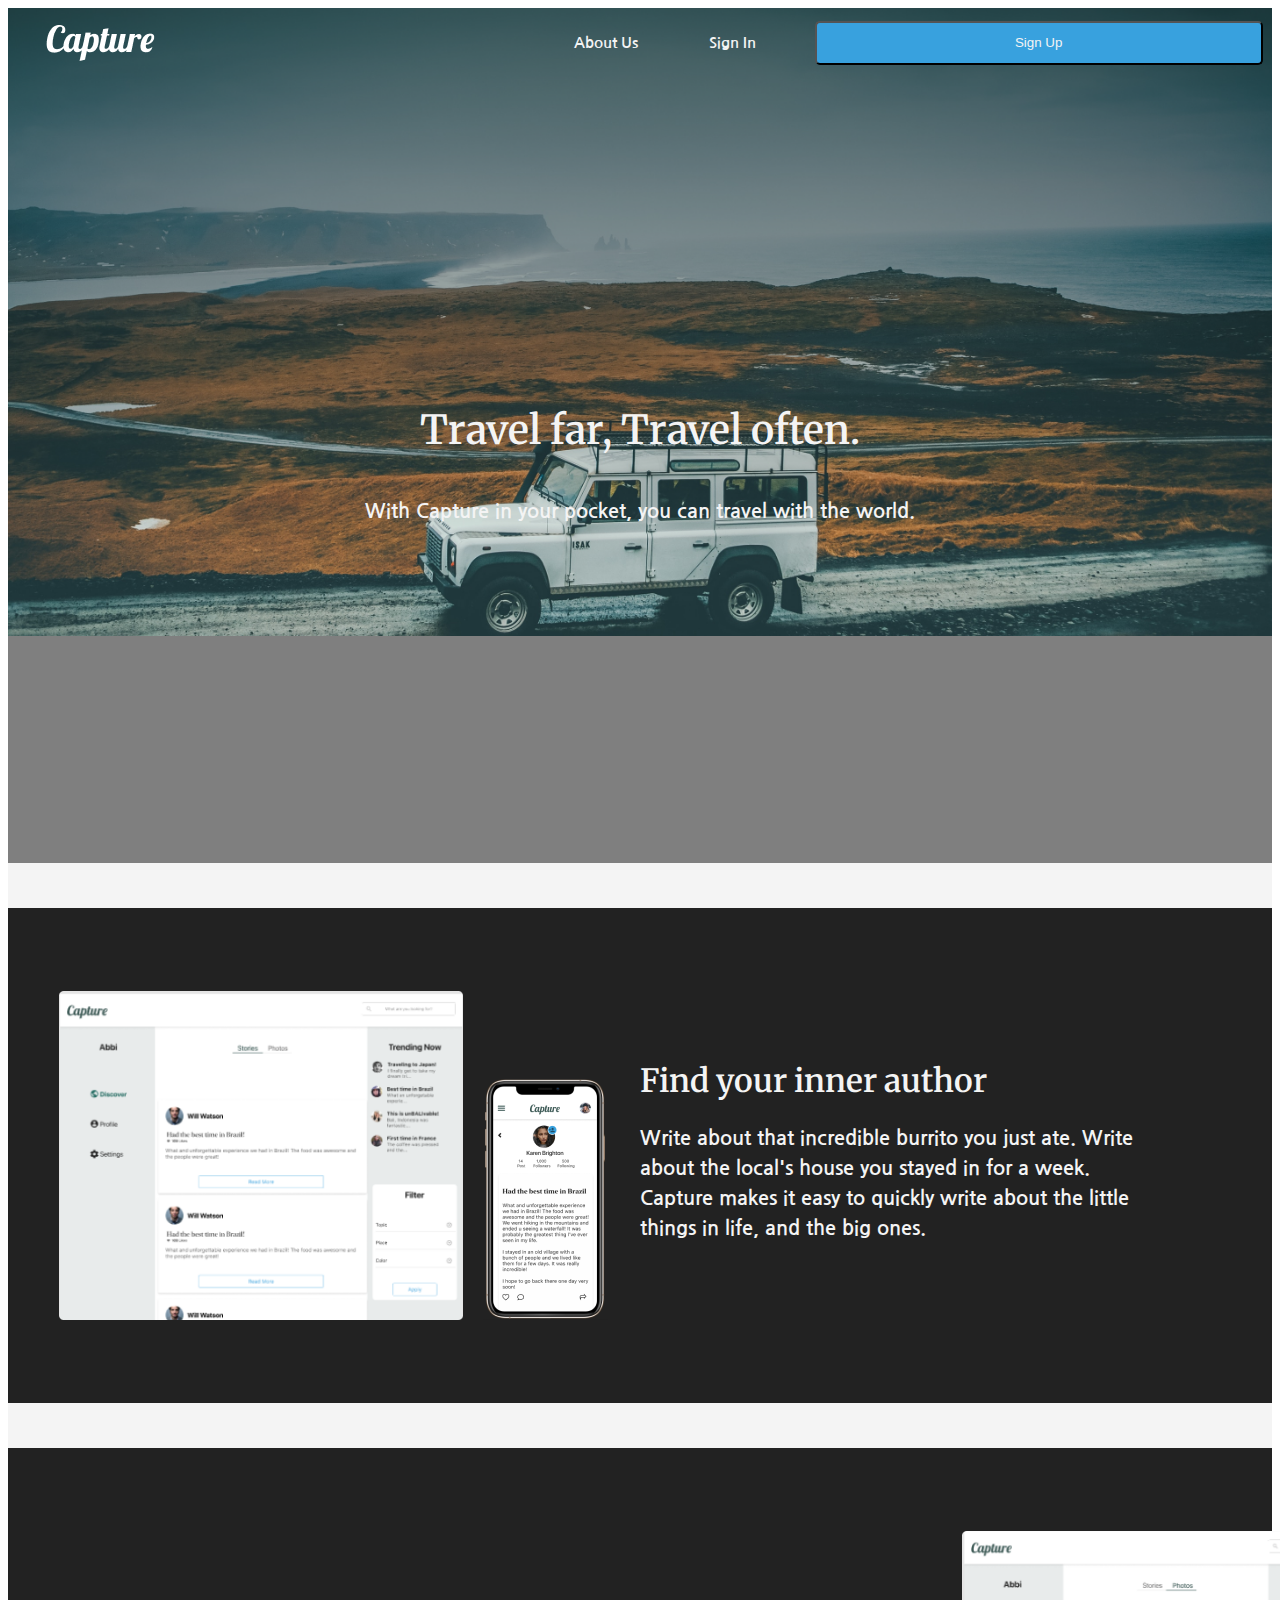
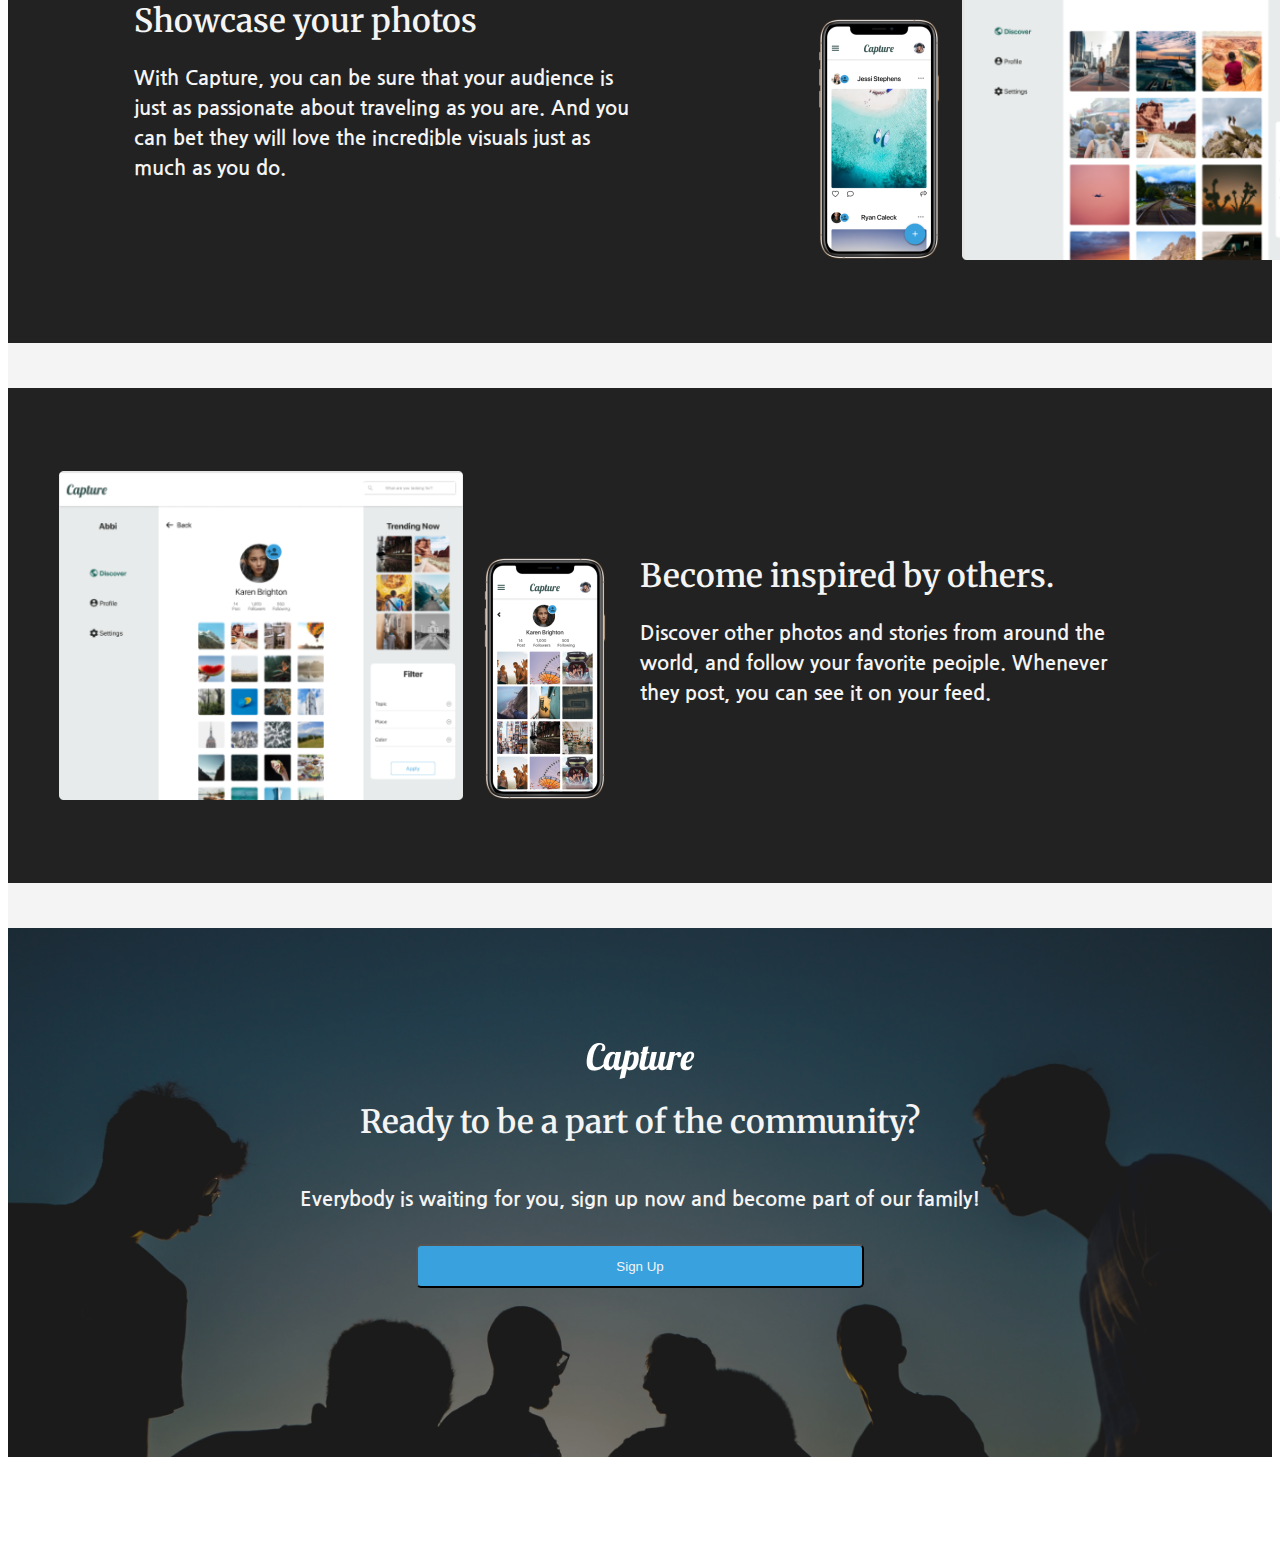
==== index.html @ f644476d "sign up and sign in linked to react app" ====
<!doctype html>

<html lang="en">
<head>
  <meta charset="utf-8">

  <title>FT Expact Journal 1 Marketing Page</title>

<link href="https://fonts.googleapis.com/css?family=Merriweather|Nanum+Gothic|Open+Sans&display=swap" rel="stylesheet">
  <link href="css/index.css" rel="stylesheet">
  <meta name="viewport" content="width=device-width, initial-scale=1.0">
  <!--[if lt IE 9]>
    <script src="https://cdnjs.cloudflare.com/ajax/libs/html5shiv/3.7.3/html5shiv.js"></script>
  <![endif]-->
</head>
<body>
    <div class="bigContainer">
        <header class="homeHeader">
        <div class="navDiv">
            <a href="index.html">
                <img src="images/Capture.png" alt="logo in a scripty text that says Capture">
            </a>
            <div class="navDivTwo">
                <nav>
                    <a href="aboutus.html">About Us</a>
                    <a href="https://determined-tereshkova-6e16b8.netlify.com/login">Sign In</a>
                </nav>
                <a href="https://determined-tereshkova-6e16b8.netlify.com/ "><button class="theButton">Sign Up</button></a>
            </div><!--closes navDiv2-->
        </div><!--Closes navDiv-->
        <div class="headerContent">
            <h1>Travel far, Travel often.</h1>
            <p>With Capture in your pocket, you can travel with the world.</p>
        </div>
        </header><!--Closes Header-->
        <div class="separatingDivs">
            <!--this is an empty div-->
        </div>
        <section class="sectionOne contentRight sections">
            <div class="imagesDiv">
                <img src="images/sectionOneFirstImg.png" alt="screenshot of Capture app's Stories section for Desktop">
                <img class="secondImg" src="images/sectionOneSecondImg.png" alt="screenshot of Capture app's Stories section for mobile">
            </div>
            <div class="contentDiv">
                <h2>Find your inner author</h2>
                <p>Write about that incredible burrito you just ate. Write about the local's house you stayed in for a week. Capture makes it easy to quickly write about the little things in life, and the big ones.</p>
            </div>
        </section><!--Closes sectionOne-->
        <div class="separatingDivs">
            <!--this is an empty div-->
        </div>
        <section class="sectionTwo contentLeft sections">
            <div class="contentDiv">
                <h2>Showcase your photos</h2>
                <p>With Capture, you can be sure that your audience is just as passionate about traveling as you are. And you can bet they will love the incredible visuals just as much as you do.</p>
            </div>
            
            <div class="imagesDiv">
                <img src="images/sectionTwo phone image.png" alt="screenshot of Capture App photos for mobile">
                <img class="secondImg" src="images/sectionTwoSecondImg.png" alt="screenshot of Capture App Photo section for desktop">
            </div>
        </section><!--Closes sectionTwo-->
        <div class="separatingDivs">
            <!--this is an empty div-->
        </div>
        <section class="sectionThree contentRight sections">
            <div class="imagesDiv">
                <img src="images/sectionThreeFirstImg.png" alt="screenshot of Capture App Discover section for Desktop">
                <img class="secondImg" src="images/sectionThreeSecondImg.png" alt="screenshot of Capture App Discover section for mobile">
            </div>
            <div class="contentDiv">
                <h2>Become inspired by others.</h2>
                <p>Discover other photos and stories from around the world, and follow your favorite peoiple. Whenever they post, you can see it on your feed.</p>
            </div>
        </section><!--closes sectionThree-->
        <div class="separatingDivs">
            <!--this is an empty div-->
        </div>

        <footer>
            <div class="footerStylingDiv">
                <img src="images/Capture.png" alt="logo in a scripty text that says Capture">
                <h2>Ready to be a part of the community?</h2>
                <p>Everybody is waiting for you, sign up now and become part of our family!</p>
                <a href="https://determined-tereshkova-6e16b8.netlify.com/ "><button class="theButton">Sign Up</button></a>
            </div><!--closes footerStylingDiv-->
        </footer>
    </div> <!--this closes the body container-->
</body>
---- css/index.css ----
/* http://meyerweb.com/eric/tools/css/reset/ 
   v2.0 | 20110126
   License: none (public domain)
*/
html,
body,
div,
span,
applet,
object,
iframe,
h1,
h2,
h3,
h4,
h5,
h6,
p,
blockquote,
pre,
a,
abbr,
acronym,
address,
big,
cite,
code,
del,
dfn,
em,
img,
ins,
kbd,
q,
s,
samp,
small,
strike,
strong,
sub,
sup,
tt,
var,
b,
u,
i,
center,
dl,
dt,
dd,
ol,
ul,
li,
fieldset,
form,
label,
legend,
table,
caption,
tbody,
tfoot,
thead,
tr,
th,
td,
article,
aside,
canvas,
details,
embed,
figure,
figcaption,
footer,
header,
hgroup,
menu,
nav,
output,
ruby,
section,
summary,
time,
mark,
audio,
video {
  font-size: 100%;
  font: inherit;
  vertical-align: middle;
}
/* HTML5 display-role reset for older browsers */
article,
aside,
details,
figcaption,
figure,
footer,
header,
hgroup,
menu,
section {
  display: block;
}
body {
  line-height: 1;
}
ol,
ul {
  list-style: none;
}
blockquote,
q {
  quotes: none;
}
blockquote:before,
blockquote:after,
q:before,
q:after {
  content: '';
  content: none;
}
table {
  border-collapse: collapse;
  border-spacing: 0;
}
* {
  box-sizing: border-box;
  max-width: 100%;
}
html {
  font-size: 62.5%;
  font-weight: 600;
}
html,
body {
  font-family: 'Nanum Gothic', sans-serif;
}
h1,
h2,
h3,
h4,
h5 {
  font-family: 'Merriweather', serif;
  color: #F4F4F4;
}
h1 {
  font-size: 4rem;
}
h2 {
  font-size: 3.2rem;
}
h4 {
  font-size: 2rem;
}
h5 {
  font-size: 1.5rem;
}
a {
  font-family: 'Nanum Gothic', sans-serif;
  color: #F4F4F4;
  font-size: 1.5rem;
}
p {
  font-family: 'Nanum Gothic', sans-serif;
  color: #F4F4F4;
  line-height: 1.5;
  font-size: 2rem;
  padding-bottom: 10px;
}
img {
  max-width: 100%;
  height: auto;
}
.bigContainer {
  width: 100%;
  margin: 0 auto;
}
.homeHeader {
  background: rgba(0, 0, 0, 0.5);
  background-image: url(../images/headerBGImg.png);
  background-repeat: no-repeat;
  background-size: 100%;
  height: 95vh;
  padding: 1% 0 0;
  margin: 0;
}
.homeHeader .navDiv {
  display: flex;
  flex-direction: row;
  justify-content: space-between;
  align-items: center;
}
.homeHeader .navDiv a {
  padding: 0;
  margin: 0 3%;
}
@media (max-width: 500px) {
  .homeHeader .navDiv a {
    padding: 10%;
    margin: auto 0;
  }
}
@media (max-width: 500px) {
  .homeHeader .navDiv {
    display: flex;
    flex-direction: column;
    justify-content: center;
    align-items: center;
  }
}
.homeHeader .navDiv .navDivTwo {
  display: flex;
  flex-direction: row;
  justify-content: flex-end;
  align-items: center;
  width: 60%;
}
.homeHeader .navDiv .navDivTwo button {
  padding: 0;
  margin: 0 3%;
}
.homeHeader .navDiv .navDivTwo nav {
  width: 30%;
  display: flex;
  flex-direction: row;
  justify-content: space-between;
  align-items: center;
}
.homeHeader .navDiv .navDivTwo nav a {
  padding: 0 10%;
  margin: 0;
  text-decoration: none;
}
@media (max-width: 500px) {
  .homeHeader .navDiv .navDivTwo {
    display: none;
  }
}
.homeHeader .headerContent {
  display: flex;
  flex-direction: column;
  justify-content: center;
  align-items: center;
  height: 90vh;
}
.homeHeader.aboutUs {
  background: linear-gradient(0deg, rgba(0, 0, 0, 0.8), rgba(0, 0, 0, 0.8));
  background-image: url(../images/aboutUsHeaderImg.png);
  background-repeat: no-repeat;
  background-size: 100%;
}
.homeHeader.aboutUs p {
  max-width: 50%;
  text-align: center;
}
@media (max-width: 500px) {
  .homeHeader.aboutUs {
    background: linear-gradient(0deg, rgba(0, 0, 0, 0.8), rgba(0, 0, 0, 0.8));
    background-image: url(../images/longAboutUsImg.png);
    background-repeat: no-repeat;
    background-size: 100%;
  }
}
footer {
  background: linear-gradient(0deg, rgba(34, 34, 34, 0.5), rgba(34, 34, 34, 0.5));
  background-image: url(../images/footerImg.png);
  background-repeat: no-repeat;
  background-size: 100%;
  height: 70vh;
  padding: 1% 0 0;
  margin: 0;
}
footer .footerStylingDiv {
  display: flex;
  flex-direction: column;
  justify-content: center;
  align-items: center;
  padding: 5%;
  margin: 0;
  height: 50vh;
}
.theButton {
  border-radius: 5px;
  background: #38A1DE;
  color: #F4F4F4;
  height: 44px;
  width: 448px;
}
.theButton:hover {
  background: #F4F4F4;
  color: #38A1DE;
}
.separatingDivs {
  height: 5vh;
  background-color: #F4F4F4;
}
.sections {
  height: 55vh;
  background-color: #222222;
  display: flex;
  flex-direction: row;
  justify-content: space-between;
  align-items: center;
}
.sections .imagesDiv {
  display: flex;
  flex-direction: row;
  justify-content: space-between;
  align-items: baseline;
  padding: 0 2%;
  margin: 2%;
  max-width: 55%;
}
.sections .imagesDiv .secondImg {
  padding: 0;
  margin: 0 5%;
}
.sections .contentDiv {
  max-width: 40%;
  padding: 0;
  margin: 0 10%;
}
.infoBoxes {
  background-color: #F4F4F4;
  color: #222222;
  display: flex;
  flex-direction: row;
  justify-content: space-evenly;
  align-items: center;
  flex-wrap: wrap;
}
@media (max-width: 500px) {
  .infoBoxes {
    display: flex;
    flex-direction: column;
    justify-content: center;
    align-items: space-evenly;
  }
}
.infoBoxes .teamBox {
  background: #FDFAFA;
  box-shadow: 0px 4px 6px rgba(0, 0, 0, 0.11), 0px 1px 3px rgba(0, 0, 0, 0.08);
  border-radius: 5px;
  width: 15%;
  padding: 0;
  margin: 3% 5%;
  display: flex;
  flex-direction: column;
  justify-content: center;
  align-items: center;
}
.infoBoxes .teamBox img {
  border-radius: 3px;
}
.infoBoxes .teamBox h4,
.infoBoxes .teamBox h5 {
  color: #222222;
  padding: 0;
  margin: 3% 0;
  text-align: center;
}
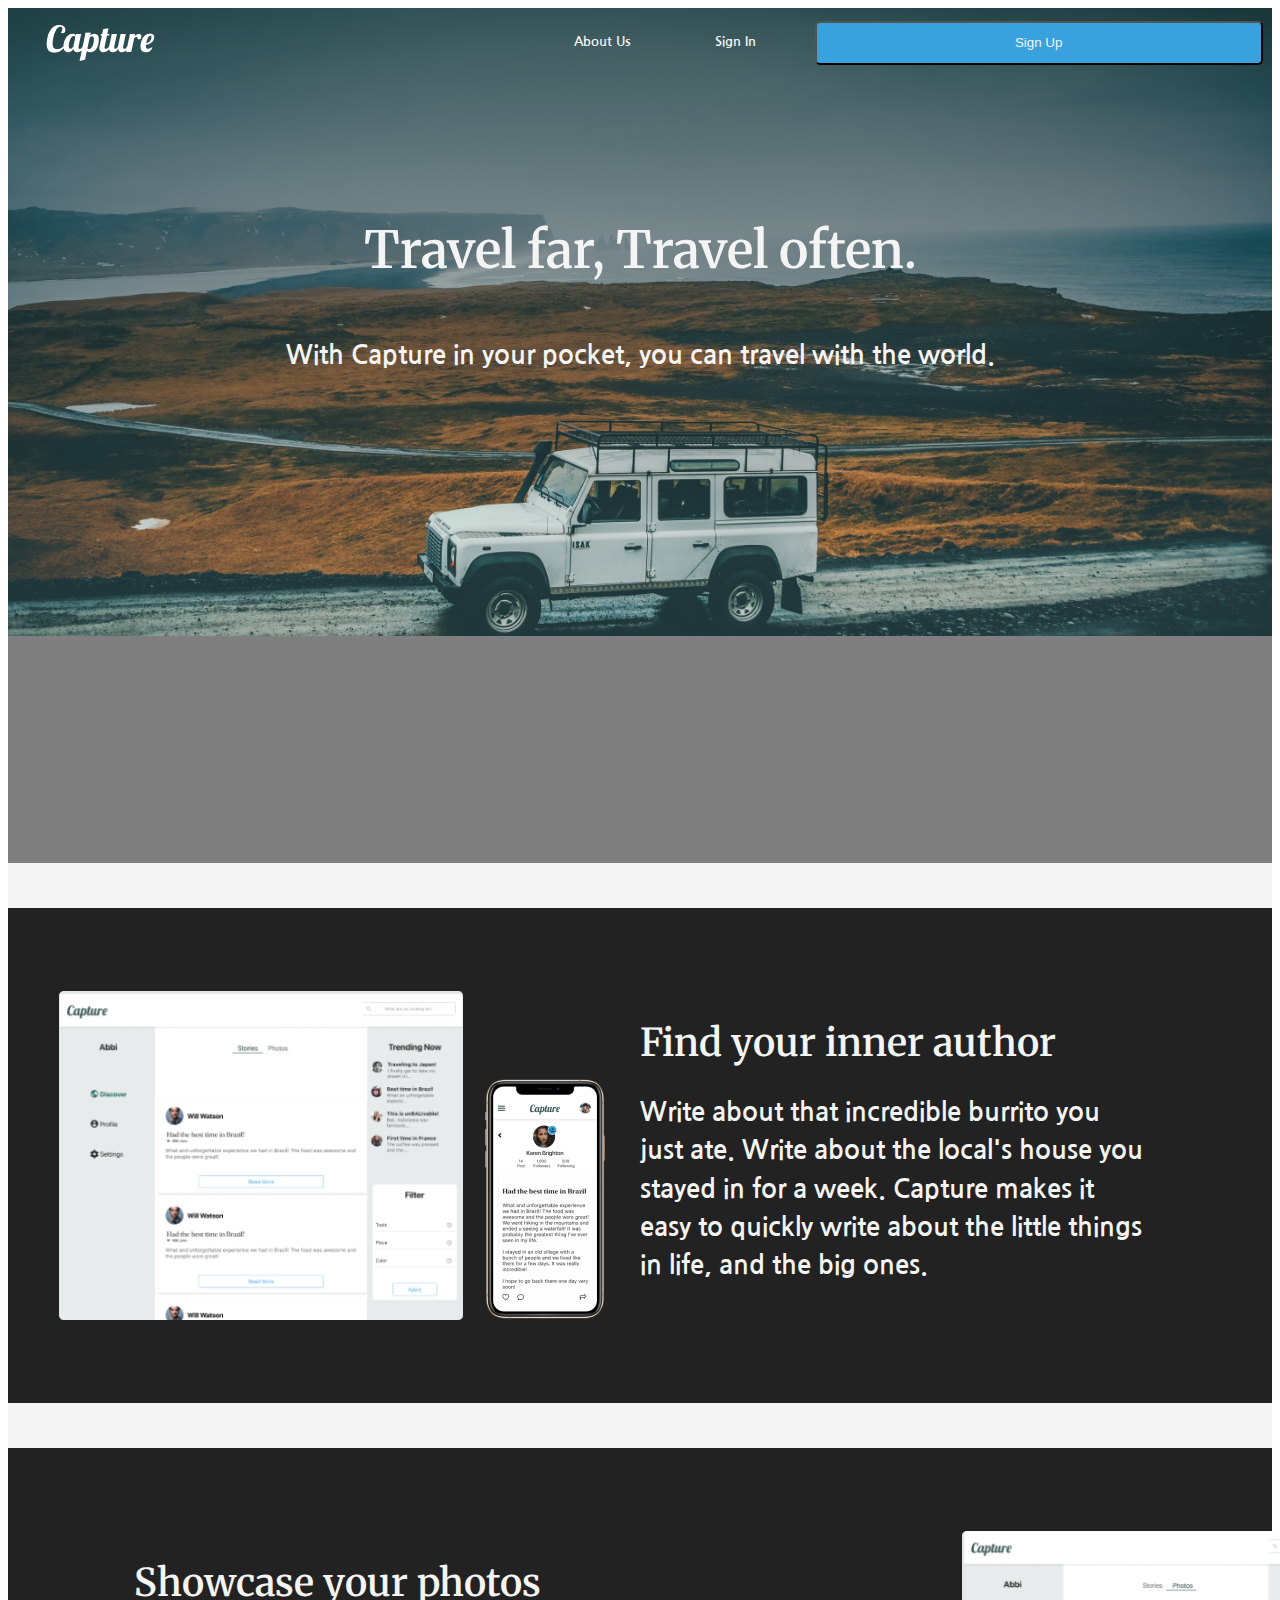
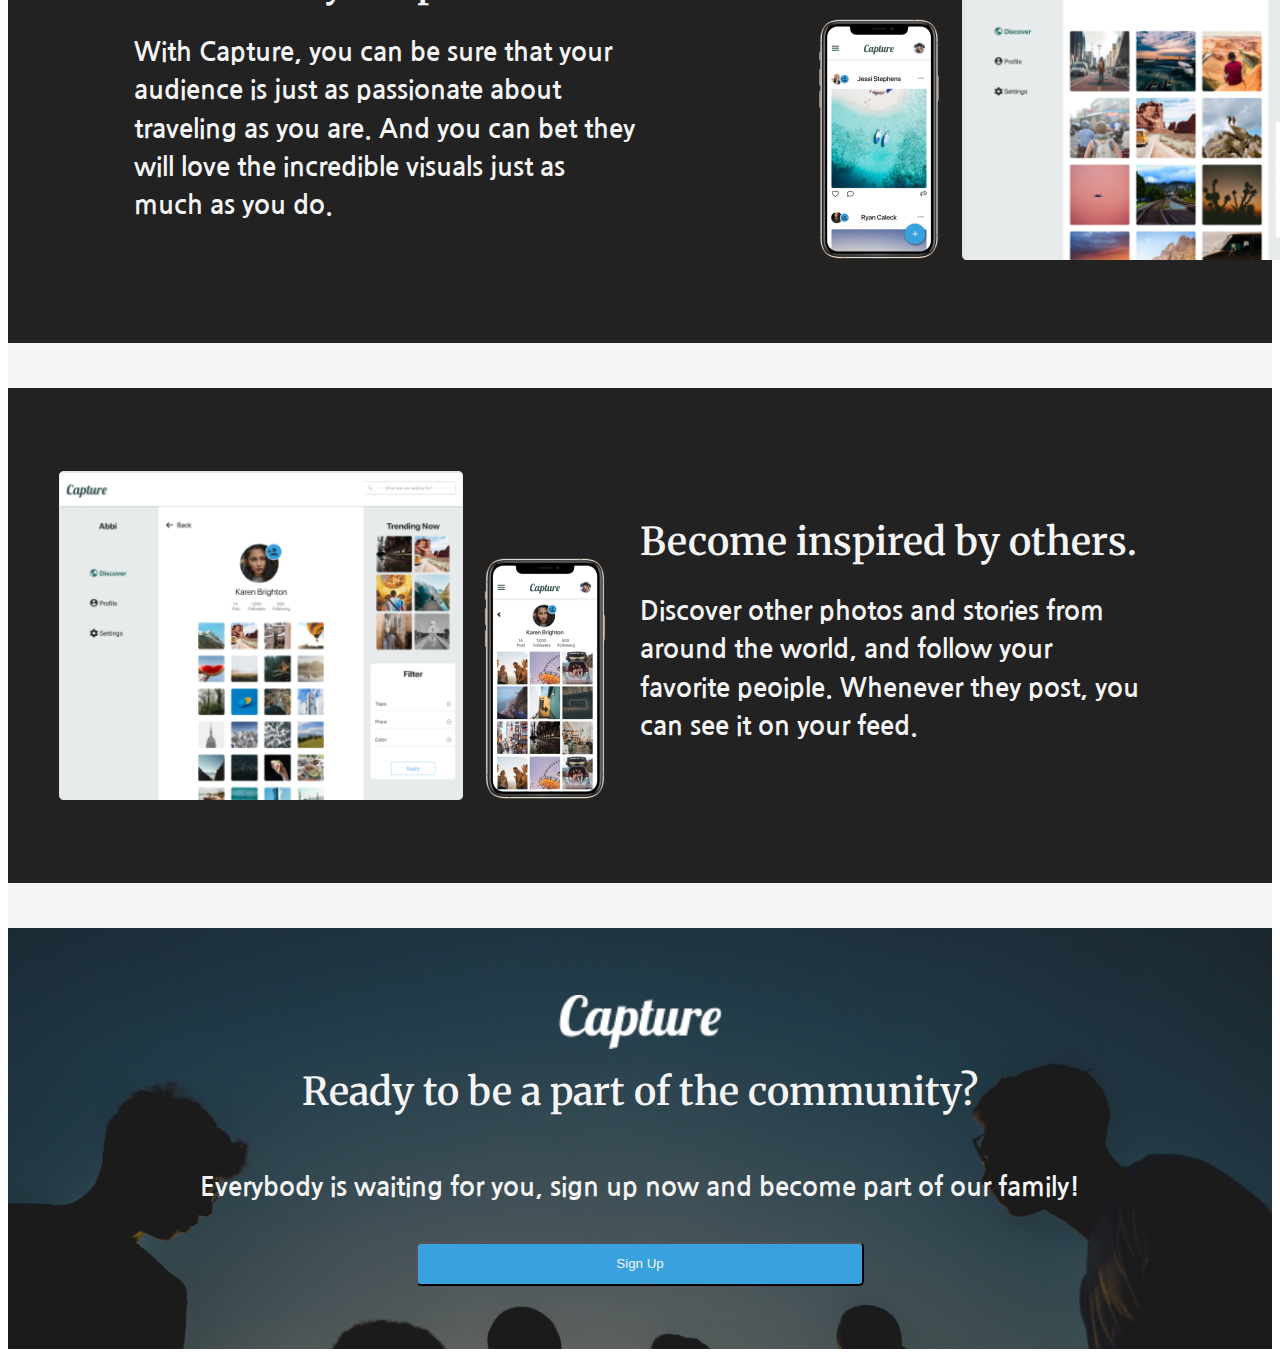
==== commit ea539b6f: "mobile queries for about us page complete" ====
--- a/index.html
+++ b/index.html
@@ -56,8 +56,8 @@
             </div>
             
             <div class="imagesDiv">
-                <img src="images/sectionTwo phone image.png" alt="screenshot of Capture App photos for mobile">
-                <img class="secondImg" src="images/sectionTwoSecondImg.png" alt="screenshot of Capture App Photo section for desktop">
+                <img id="phoneimg" src="images/sectionTwo phone image.png" alt="screenshot of Capture App photos for mobile">
+                <img id="computerimg" class="secondImg" src="images/sectionTwoSecondImg.png" alt="screenshot of Capture App Photo section for desktop">
             </div>
         </section><!--Closes sectionTwo-->
         <div class="separatingDivs">
--- a/css/index.css
+++ b/css/index.css
@@ -143,28 +143,41 @@
   color: #F4F4F4;
 }
 h1 {
-  font-size: 4rem;
+  font-size: 4vw;
 }
 h2 {
-  font-size: 3.2rem;
+  font-size: 3vw;
+}
+@media (max-width: 500px) {
+  h2 {
+    font-size: 5vw;
+    text-align: center;
+  }
 }
 h4 {
-  font-size: 2rem;
+  font-size: 2vw;
 }
 h5 {
-  font-size: 1.5rem;
+  font-size: 1.5vw;
 }
 a {
   font-family: 'Nanum Gothic', sans-serif;
   color: #F4F4F4;
-  font-size: 1.5rem;
+  font-size: 1vw;
 }
 p {
   font-family: 'Nanum Gothic', sans-serif;
   color: #F4F4F4;
   line-height: 1.5;
-  font-size: 2rem;
+  font-size: 2vw;
   padding-bottom: 10px;
+}
+@media (max-width: 500px) {
+  p {
+    padding-bottom: 0;
+    font-size: 3vw;
+    text-align: center;
+  }
 }
 img {
   max-width: 100%;
@@ -183,21 +196,16 @@
   padding: 1% 0 0;
   margin: 0;
 }
+@media (max-width: 500px) {
+  .homeHeader {
+    height: auto;
+  }
+}
 .homeHeader .navDiv {
   display: flex;
   flex-direction: row;
   justify-content: space-between;
   align-items: center;
-}
-.homeHeader .navDiv a {
-  padding: 0;
-  margin: 0 3%;
-}
-@media (max-width: 500px) {
-  .homeHeader .navDiv a {
-    padding: 10%;
-    margin: auto 0;
-  }
 }
 @media (max-width: 500px) {
   .homeHeader .navDiv {
@@ -207,6 +215,16 @@
     align-items: center;
   }
 }
+.homeHeader .navDiv a {
+  padding: 0;
+  margin: 0 3%;
+}
+@media (max-width: 500px) {
+  .homeHeader .navDiv a {
+    padding: 0;
+    margin: 3% 0 2% 0;
+  }
+}
 .homeHeader .navDiv .navDivTwo {
   display: flex;
   flex-direction: row;
@@ -240,7 +258,14 @@
   flex-direction: column;
   justify-content: center;
   align-items: center;
-  height: 90vh;
+  padding: 0;
+  margin: 10% 0 0 0;
+}
+@media (max-width: 500px) {
+  .homeHeader .headerContent {
+    padding: 0 0 10% 0;
+    margin: 5% 0 0 0;
+  }
 }
 .homeHeader.aboutUs {
   background: linear-gradient(0deg, rgba(0, 0, 0, 0.8), rgba(0, 0, 0, 0.8));
@@ -265,10 +290,22 @@
   background-image: url(../images/footerImg.png);
   background-repeat: no-repeat;
   background-size: 100%;
-  height: 70vh;
   padding: 1% 0 0;
   margin: 0;
 }
+@media (max-width: 500px) {
+  footer {
+    background-size: auto;
+  }
+}
+footer img {
+  transform: scale(1.5);
+}
+@media (max-width: 500px) {
+  footer img {
+    transform: scale(1);
+  }
+}
 footer .footerStylingDiv {
   display: flex;
   flex-direction: column;
@@ -276,7 +313,6 @@
   align-items: center;
   padding: 5%;
   margin: 0;
-  height: 50vh;
 }
 .theButton {
   border-radius: 5px;
@@ -293,13 +329,31 @@
   height: 5vh;
   background-color: #F4F4F4;
 }
+@media (max-width: 500px) {
+  .separatingDivs {
+    height: 2.5vh;
+  }
+}
 .sections {
   height: 55vh;
   background-color: #222222;
   display: flex;
   flex-direction: row;
-  justify-content: space-between;
-  align-items: center;
+  justify-content: center;
+  align-items: center;
+}
+@media (max-width: 500px) {
+  .sections {
+    height: auto;
+  }
+}
+@media (max-width: 500px) {
+  .sections {
+    display: flex;
+    flex-direction: column;
+    justify-content: center;
+    align-items: center;
+  }
 }
 .sections .imagesDiv {
   display: flex;
@@ -314,10 +368,39 @@
   padding: 0;
   margin: 0 5%;
 }
+@media (max-width: 500px) {
+  .sections .imagesDiv .secondImg {
+    padding: 0;
+    margin: 0;
+  }
+}
+@media (max-width: 500px) {
+  .sections .imagesDiv {
+    display: flex;
+    flex-direction: row;
+    justify-content: space-evenly;
+    align-items: center;
+    padding: 0;
+    margin: 5% 0 0 0;
+    max-width: 60%;
+  }
+}
 .sections .contentDiv {
   max-width: 40%;
   padding: 0;
   margin: 0 10%;
+}
+@media (max-width: 500px) {
+  .sections .contentDiv {
+    padding: 0;
+    margin: 5% 0;
+    max-width: 80%;
+  }
+}
+@media (max-width: 500px) {
+  .sectionTwo {
+    flex-direction: column-reverse;
+  }
 }
 .infoBoxes {
   background-color: #F4F4F4;
@@ -358,3 +441,14 @@
   margin: 3% 0;
   text-align: center;
 }
+@media (max-width: 500px) {
+  .infoBoxes .teamBox {
+    width: 70%;
+  }
+  .infoBoxes .teamBox h4 {
+    font-size: 5vw;
+  }
+  .infoBoxes .teamBox h5 {
+    font-size: 3.5vw;
+  }
+}
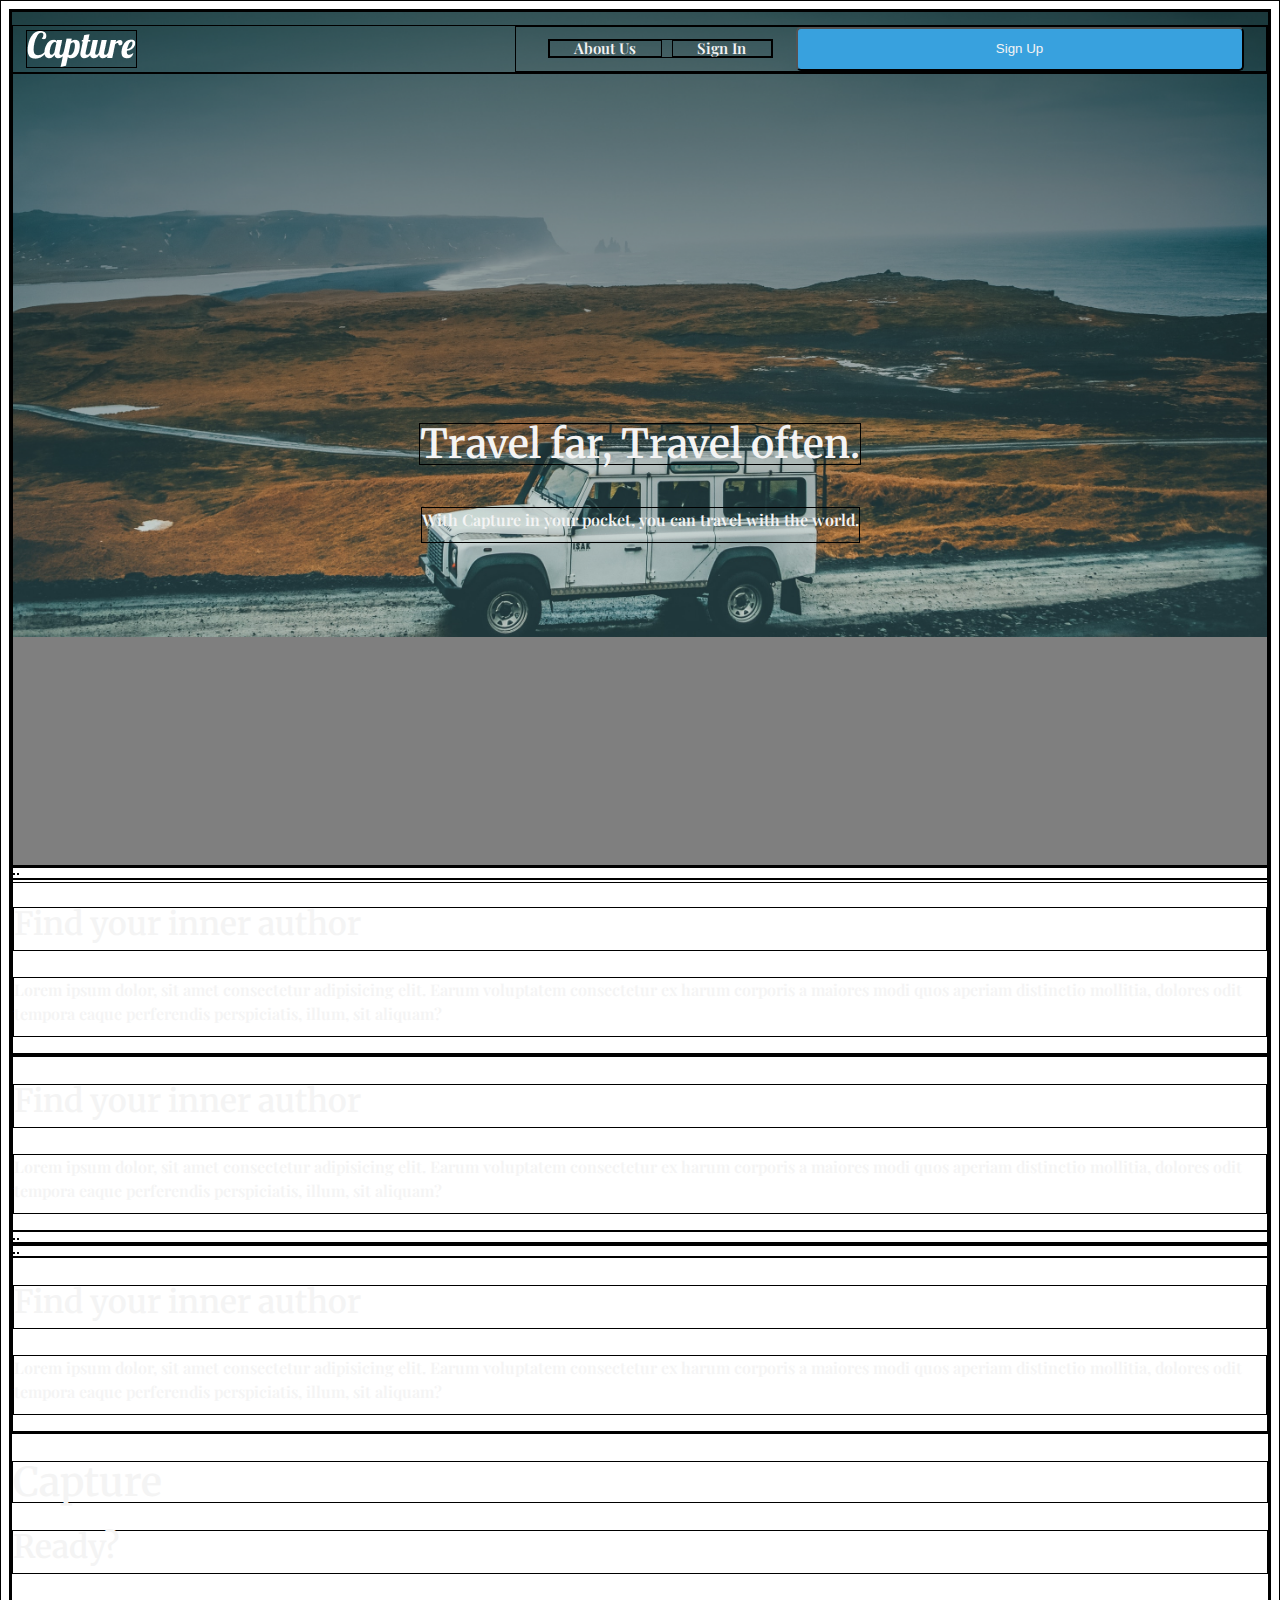
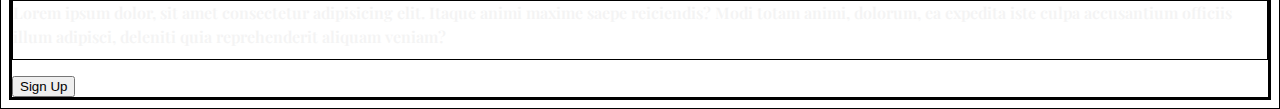
==== commit 68fcbc6c: "Merge pull request #2 from FT-Expat-Journal-1/navStyling-gabeaster" ====
--- a/index.html
+++ b/index.html
@@ -6,7 +6,7 @@
 
   <title>FT Expact Journal 1 Marketing Page</title>
 
-<link href="https://fonts.googleapis.com/css?family=Merriweather|Nanum+Gothic|Open+Sans&display=swap" rel="stylesheet">
+<link href="https://fonts.googleapis.com/css?family=Lobster|Merriweather|Playfair+Display&display=swap" rel="stylesheet">
   <link href="css/index.css" rel="stylesheet">
   <meta name="viewport" content="width=device-width, initial-scale=1.0">
   <!--[if lt IE 9]>
@@ -17,15 +17,13 @@
     <div class="bigContainer">
         <header class="homeHeader">
         <div class="navDiv">
-            <a href="index.html">
-                <img src="images/Capture.png" alt="logo in a scripty text that says Capture">
-            </a>
+            <img src="images/Capture.png" alt="logo in a scripty text that says Capture">
             <div class="navDivTwo">
                 <nav>
                     <a href="aboutus.html">About Us</a>
-                    <a href="https://determined-tereshkova-6e16b8.netlify.com/login">Sign In</a>
+                    <a href="#">Sign In</a>
                 </nav>
-                <a href="https://determined-tereshkova-6e16b8.netlify.com/ "><button class="theButton">Sign Up</button></a>
+                <button class="theButton">Sign Up</button>
             </div><!--closes navDiv2-->
         </div><!--Closes navDiv-->
         <div class="headerContent">
@@ -33,57 +31,44 @@
             <p>With Capture in your pocket, you can travel with the world.</p>
         </div>
         </header><!--Closes Header-->
-        <div class="separatingDivs">
-            <!--this is an empty div-->
-        </div>
-        <section class="sectionOne contentRight sections">
+
+        <section class="sectionOne contentLeft">
             <div class="imagesDiv">
-                <img src="images/sectionOneFirstImg.png" alt="screenshot of Capture app's Stories section for Desktop">
-                <img class="secondImg" src="images/sectionOneSecondImg.png" alt="screenshot of Capture app's Stories section for mobile">
+                <img src="" alt="">
+                <img src="" alt="">
             </div>
             <div class="contentDiv">
                 <h2>Find your inner author</h2>
-                <p>Write about that incredible burrito you just ate. Write about the local's house you stayed in for a week. Capture makes it easy to quickly write about the little things in life, and the big ones.</p>
+                <p>Lorem ipsum dolor, sit amet consectetur adipisicing elit. Earum voluptatem consectetur ex harum corporis a maiores modi quos aperiam distinctio mollitia, dolores odit tempora eaque perferendis perspiciatis, illum, sit aliquam?</p>
             </div>
         </section><!--Closes sectionOne-->
-        <div class="separatingDivs">
-            <!--this is an empty div-->
-        </div>
-        <section class="sectionTwo contentLeft sections">
+
+        <section class="sectionTwo contentRight">
             <div class="contentDiv">
-                <h2>Showcase your photos</h2>
-                <p>With Capture, you can be sure that your audience is just as passionate about traveling as you are. And you can bet they will love the incredible visuals just as much as you do.</p>
+                <h2>Find your inner author</h2>
+                <p>Lorem ipsum dolor, sit amet consectetur adipisicing elit. Earum voluptatem consectetur ex harum corporis a maiores modi quos aperiam distinctio mollitia, dolores odit tempora eaque perferendis perspiciatis, illum, sit aliquam?</p>
             </div>
-            
             <div class="imagesDiv">
-                <img id="phoneimg" src="images/sectionTwo phone image.png" alt="screenshot of Capture App photos for mobile">
-                <img id="computerimg" class="secondImg" src="images/sectionTwoSecondImg.png" alt="screenshot of Capture App Photo section for desktop">
+                <img src="" alt="">
+                <img src="" alt="">
             </div>
         </section><!--Closes sectionTwo-->
-        <div class="separatingDivs">
-            <!--this is an empty div-->
-        </div>
-        <section class="sectionThree contentRight sections">
+
+        <section class="sectionThree contentLeft">
             <div class="imagesDiv">
-                <img src="images/sectionThreeFirstImg.png" alt="screenshot of Capture App Discover section for Desktop">
-                <img class="secondImg" src="images/sectionThreeSecondImg.png" alt="screenshot of Capture App Discover section for mobile">
+                <img src="" alt="">
+                <img src="" alt="">
             </div>
             <div class="contentDiv">
-                <h2>Become inspired by others.</h2>
-                <p>Discover other photos and stories from around the world, and follow your favorite peoiple. Whenever they post, you can see it on your feed.</p>
+                <h2>Find your inner author</h2>
+                <p>Lorem ipsum dolor, sit amet consectetur adipisicing elit. Earum voluptatem consectetur ex harum corporis a maiores modi quos aperiam distinctio mollitia, dolores odit tempora eaque perferendis perspiciatis, illum, sit aliquam?</p>
             </div>
         </section><!--closes sectionThree-->
-        <div class="separatingDivs">
-            <!--this is an empty div-->
-        </div>
-
         <footer>
-            <div class="footerStylingDiv">
-                <img src="images/Capture.png" alt="logo in a scripty text that says Capture">
-                <h2>Ready to be a part of the community?</h2>
-                <p>Everybody is waiting for you, sign up now and become part of our family!</p>
-                <a href="https://determined-tereshkova-6e16b8.netlify.com/ "><button class="theButton">Sign Up</button></a>
-            </div><!--closes footerStylingDiv-->
+            <h1>Capture</h1>
+            <h2>Ready?</h2>
+            <p>Lorem ipsum dolor, sit amet consectetur adipisicing elit. Itaque animi maxime saepe reiciendis? Modi totam animi, dolorum, ea expedita iste culpa accusantium officiis illum adipisci, deleniti quia reprehenderit aliquam veniam?</p>
+            <button>Sign Up</button>
         </footer>
     </div> <!--this closes the body container-->
 </body>
--- a/css/index.css
+++ b/css/index.css
@@ -83,6 +83,7 @@
 mark,
 audio,
 video {
+  border: 1px solid black;
   font-size: 100%;
   font: inherit;
   vertical-align: middle;
@@ -132,7 +133,7 @@
 }
 html,
 body {
-  font-family: 'Nanum Gothic', sans-serif;
+  font-family: 'Playfair Display', serif;
 }
 h1,
 h2,
@@ -143,41 +144,27 @@
   color: #F4F4F4;
 }
 h1 {
-  font-size: 4vw;
+  font-size: 4rem;
 }
 h2 {
-  font-size: 3vw;
-}
-@media (max-width: 500px) {
-  h2 {
-    font-size: 5vw;
-    text-align: center;
-  }
+  font-size: 3.2rem;
+  padding-bottom: 10px;
 }
 h4 {
-  font-size: 2vw;
-}
-h5 {
-  font-size: 1.5vw;
+  font-size: 2.5rem;
+  padding-bottom: 10px;
 }
 a {
-  font-family: 'Nanum Gothic', sans-serif;
-  color: #F4F4F4;
-  font-size: 1vw;
+  font-family: 'Playfair Display', serif;
+  color: #F4F4F4;
+  font-size: 1.5rem;
 }
 p {
-  font-family: 'Nanum Gothic', sans-serif;
+  font-family: 'Playfair Display', serif;
   color: #F4F4F4;
   line-height: 1.5;
-  font-size: 2vw;
+  font-size: 1.6rem;
   padding-bottom: 10px;
-}
-@media (max-width: 500px) {
-  p {
-    padding-bottom: 0;
-    font-size: 3vw;
-    text-align: center;
-  }
 }
 img {
   max-width: 100%;
@@ -196,34 +183,15 @@
   padding: 1% 0 0;
   margin: 0;
 }
-@media (max-width: 500px) {
-  .homeHeader {
-    height: auto;
-  }
-}
 .homeHeader .navDiv {
   display: flex;
   flex-direction: row;
   justify-content: space-between;
   align-items: center;
 }
-@media (max-width: 500px) {
-  .homeHeader .navDiv {
-    display: flex;
-    flex-direction: column;
-    justify-content: center;
-    align-items: center;
-  }
-}
-.homeHeader .navDiv a {
+.homeHeader .navDiv img {
   padding: 0;
-  margin: 0 3%;
-}
-@media (max-width: 500px) {
-  .homeHeader .navDiv a {
-    padding: 0;
-    margin: 3% 0 2% 0;
-  }
+  margin: 0 1%;
 }
 .homeHeader .navDiv .navDivTwo {
   display: flex;
@@ -244,75 +212,16 @@
   align-items: center;
 }
 .homeHeader .navDiv .navDivTwo nav a {
-  padding: 0 10%;
+  padding: 0 11%;
   margin: 0;
   text-decoration: none;
 }
-@media (max-width: 500px) {
-  .homeHeader .navDiv .navDivTwo {
-    display: none;
-  }
-}
 .homeHeader .headerContent {
   display: flex;
   flex-direction: column;
   justify-content: center;
   align-items: center;
-  padding: 0;
-  margin: 10% 0 0 0;
-}
-@media (max-width: 500px) {
-  .homeHeader .headerContent {
-    padding: 0 0 10% 0;
-    margin: 5% 0 0 0;
-  }
-}
-.homeHeader.aboutUs {
-  background: linear-gradient(0deg, rgba(0, 0, 0, 0.8), rgba(0, 0, 0, 0.8));
-  background-image: url(../images/aboutUsHeaderImg.png);
-  background-repeat: no-repeat;
-  background-size: 100%;
-}
-.homeHeader.aboutUs p {
-  max-width: 50%;
-  text-align: center;
-}
-@media (max-width: 500px) {
-  .homeHeader.aboutUs {
-    background: linear-gradient(0deg, rgba(0, 0, 0, 0.8), rgba(0, 0, 0, 0.8));
-    background-image: url(../images/longAboutUsImg.png);
-    background-repeat: no-repeat;
-    background-size: 100%;
-  }
-}
-footer {
-  background: linear-gradient(0deg, rgba(34, 34, 34, 0.5), rgba(34, 34, 34, 0.5));
-  background-image: url(../images/footerImg.png);
-  background-repeat: no-repeat;
-  background-size: 100%;
-  padding: 1% 0 0;
-  margin: 0;
-}
-@media (max-width: 500px) {
-  footer {
-    background-size: auto;
-  }
-}
-footer img {
-  transform: scale(1.5);
-}
-@media (max-width: 500px) {
-  footer img {
-    transform: scale(1);
-  }
-}
-footer .footerStylingDiv {
-  display: flex;
-  flex-direction: column;
-  justify-content: center;
-  align-items: center;
-  padding: 5%;
-  margin: 0;
+  height: 90vh;
 }
 .theButton {
   border-radius: 5px;
@@ -325,130 +234,3 @@
   background: #F4F4F4;
   color: #38A1DE;
 }
-.separatingDivs {
-  height: 5vh;
-  background-color: #F4F4F4;
-}
-@media (max-width: 500px) {
-  .separatingDivs {
-    height: 2.5vh;
-  }
-}
-.sections {
-  height: 55vh;
-  background-color: #222222;
-  display: flex;
-  flex-direction: row;
-  justify-content: center;
-  align-items: center;
-}
-@media (max-width: 500px) {
-  .sections {
-    height: auto;
-  }
-}
-@media (max-width: 500px) {
-  .sections {
-    display: flex;
-    flex-direction: column;
-    justify-content: center;
-    align-items: center;
-  }
-}
-.sections .imagesDiv {
-  display: flex;
-  flex-direction: row;
-  justify-content: space-between;
-  align-items: baseline;
-  padding: 0 2%;
-  margin: 2%;
-  max-width: 55%;
-}
-.sections .imagesDiv .secondImg {
-  padding: 0;
-  margin: 0 5%;
-}
-@media (max-width: 500px) {
-  .sections .imagesDiv .secondImg {
-    padding: 0;
-    margin: 0;
-  }
-}
-@media (max-width: 500px) {
-  .sections .imagesDiv {
-    display: flex;
-    flex-direction: row;
-    justify-content: space-evenly;
-    align-items: center;
-    padding: 0;
-    margin: 5% 0 0 0;
-    max-width: 60%;
-  }
-}
-.sections .contentDiv {
-  max-width: 40%;
-  padding: 0;
-  margin: 0 10%;
-}
-@media (max-width: 500px) {
-  .sections .contentDiv {
-    padding: 0;
-    margin: 5% 0;
-    max-width: 80%;
-  }
-}
-@media (max-width: 500px) {
-  .sectionTwo {
-    flex-direction: column-reverse;
-  }
-}
-.infoBoxes {
-  background-color: #F4F4F4;
-  color: #222222;
-  display: flex;
-  flex-direction: row;
-  justify-content: space-evenly;
-  align-items: center;
-  flex-wrap: wrap;
-}
-@media (max-width: 500px) {
-  .infoBoxes {
-    display: flex;
-    flex-direction: column;
-    justify-content: center;
-    align-items: space-evenly;
-  }
-}
-.infoBoxes .teamBox {
-  background: #FDFAFA;
-  box-shadow: 0px 4px 6px rgba(0, 0, 0, 0.11), 0px 1px 3px rgba(0, 0, 0, 0.08);
-  border-radius: 5px;
-  width: 15%;
-  padding: 0;
-  margin: 3% 5%;
-  display: flex;
-  flex-direction: column;
-  justify-content: center;
-  align-items: center;
-}
-.infoBoxes .teamBox img {
-  border-radius: 3px;
-}
-.infoBoxes .teamBox h4,
-.infoBoxes .teamBox h5 {
-  color: #222222;
-  padding: 0;
-  margin: 3% 0;
-  text-align: center;
-}
-@media (max-width: 500px) {
-  .infoBoxes .teamBox {
-    width: 70%;
-  }
-  .infoBoxes .teamBox h4 {
-    font-size: 5vw;
-  }
-  .infoBoxes .teamBox h5 {
-    font-size: 3.5vw;
-  }
-}
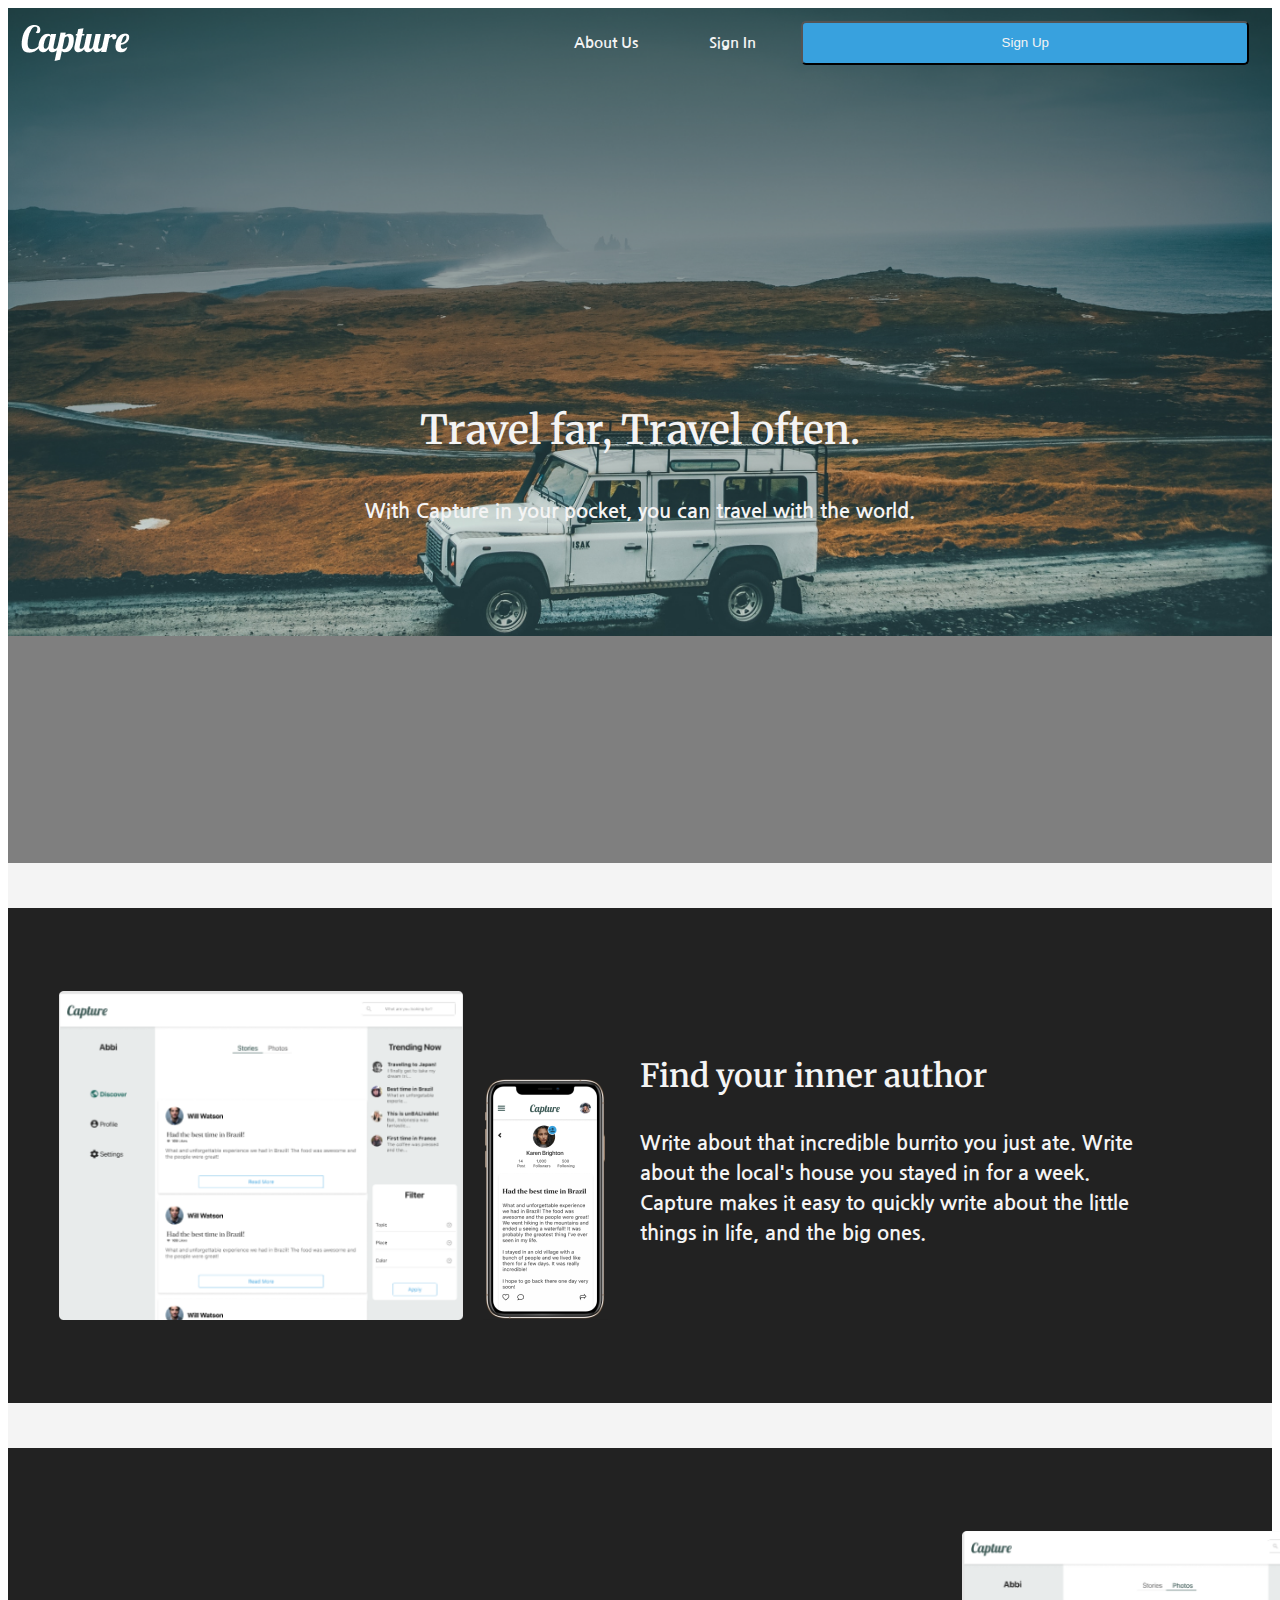
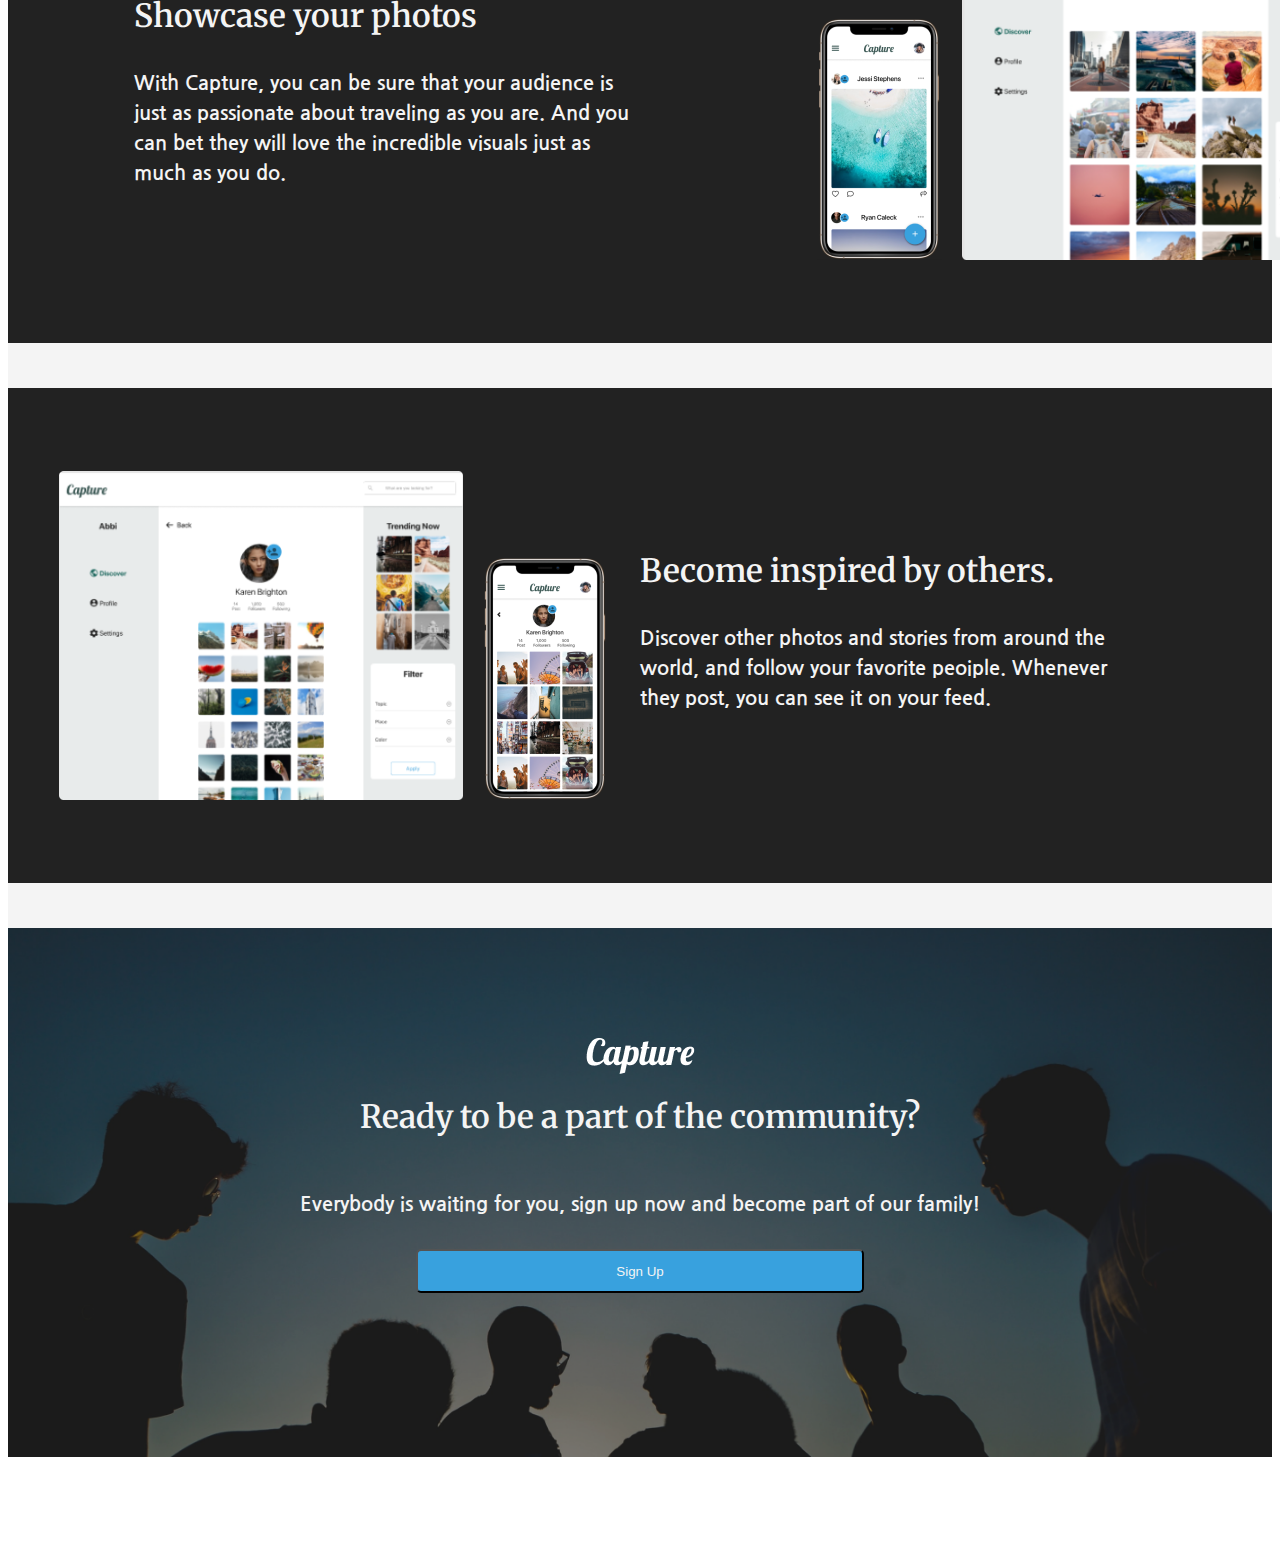
==== commit 2e9cc68b: "Merge pull request #3 from FT-Expat-Journal-1/homeStyles-gabeaster" ====
--- a/index.html
+++ b/index.html
@@ -6,7 +6,7 @@
 
   <title>FT Expact Journal 1 Marketing Page</title>
 
-<link href="https://fonts.googleapis.com/css?family=Lobster|Merriweather|Playfair+Display&display=swap" rel="stylesheet">
+<link href="https://fonts.googleapis.com/css?family=Merriweather|Nanum+Gothic|Open+Sans&display=swap" rel="stylesheet">
   <link href="css/index.css" rel="stylesheet">
   <meta name="viewport" content="width=device-width, initial-scale=1.0">
   <!--[if lt IE 9]>
@@ -31,44 +31,57 @@
             <p>With Capture in your pocket, you can travel with the world.</p>
         </div>
         </header><!--Closes Header-->
-
-        <section class="sectionOne contentLeft">
+        <div class="separatingDivs">
+            
+        </div>
+        <section class="sectionOne contentRight sections">
             <div class="imagesDiv">
-                <img src="" alt="">
-                <img src="" alt="">
+                <img src="images/sectionOneFirstImg.png" alt="screenshot of Capture app's Stories section for Desktop">
+                <img class="secondImg" src="images/sectionOneSecondImg.png" alt="screenshot of Capture app's Stories section for mobile">
             </div>
             <div class="contentDiv">
                 <h2>Find your inner author</h2>
-                <p>Lorem ipsum dolor, sit amet consectetur adipisicing elit. Earum voluptatem consectetur ex harum corporis a maiores modi quos aperiam distinctio mollitia, dolores odit tempora eaque perferendis perspiciatis, illum, sit aliquam?</p>
+                <p>Write about that incredible burrito you just ate. Write about the local's house you stayed in for a week. Capture makes it easy to quickly write about the little things in life, and the big ones.</p>
             </div>
         </section><!--Closes sectionOne-->
-
-        <section class="sectionTwo contentRight">
+        <div class="separatingDivs">
+            <!--this is an empty div-->
+        </div>
+        <section class="sectionTwo contentLeft sections">
             <div class="contentDiv">
-                <h2>Find your inner author</h2>
-                <p>Lorem ipsum dolor, sit amet consectetur adipisicing elit. Earum voluptatem consectetur ex harum corporis a maiores modi quos aperiam distinctio mollitia, dolores odit tempora eaque perferendis perspiciatis, illum, sit aliquam?</p>
+                <h2>Showcase your photos</h2>
+                <p>With Capture, you can be sure that your audience is just as passionate about traveling as you are. And you can bet they will love the incredible visuals just as much as you do.</p>
             </div>
+            
             <div class="imagesDiv">
-                <img src="" alt="">
-                <img src="" alt="">
+                <img src="images/sectionTwo phone image.png" alt="screenshot of Capture App photos for mobile">
+                <img class="secondImg" src="images/sectionTwoSecondImg.png" alt="screenshot of Capture App Photo section for desktop">
             </div>
         </section><!--Closes sectionTwo-->
-
-        <section class="sectionThree contentLeft">
+        <div class="separatingDivs">
+            <!--this is an empty div-->
+        </div>
+        <section class="sectionThree contentRight sections">
             <div class="imagesDiv">
-                <img src="" alt="">
-                <img src="" alt="">
+                <img src="images/sectionThreeFirstImg.png" alt="screenshot of Capture App Discover section for Desktop">
+                <img class="secondImg" src="images/sectionThreeSecondImg.png" alt="screenshot of Capture App Discover section for mobile">
             </div>
             <div class="contentDiv">
-                <h2>Find your inner author</h2>
-                <p>Lorem ipsum dolor, sit amet consectetur adipisicing elit. Earum voluptatem consectetur ex harum corporis a maiores modi quos aperiam distinctio mollitia, dolores odit tempora eaque perferendis perspiciatis, illum, sit aliquam?</p>
+                <h2>Become inspired by others.</h2>
+                <p>Discover other photos and stories from around the world, and follow your favorite peoiple. Whenever they post, you can see it on your feed.</p>
             </div>
         </section><!--closes sectionThree-->
+        <div class="separatingDivs">
+            <!--this is an empty div-->
+        </div>
+
         <footer>
-            <h1>Capture</h1>
-            <h2>Ready?</h2>
-            <p>Lorem ipsum dolor, sit amet consectetur adipisicing elit. Itaque animi maxime saepe reiciendis? Modi totam animi, dolorum, ea expedita iste culpa accusantium officiis illum adipisci, deleniti quia reprehenderit aliquam veniam?</p>
-            <button>Sign Up</button>
+            <div class="footerStylingDiv">
+                <img src="images/Capture.png" alt="logo in a scripty text that says Capture">
+                <h2>Ready to be a part of the community?</h2>
+                <p>Everybody is waiting for you, sign up now and become part of our family!</p>
+                <button class="theButton">Sign Up</button>
+            </div><!--closes footerStylingDiv-->
         </footer>
     </div> <!--this closes the body container-->
 </body>
--- a/css/index.css
+++ b/css/index.css
@@ -83,7 +83,6 @@
 mark,
 audio,
 video {
-  border: 1px solid black;
   font-size: 100%;
   font: inherit;
   vertical-align: middle;
@@ -133,7 +132,7 @@
 }
 html,
 body {
-  font-family: 'Playfair Display', serif;
+  font-family: 'Nanum Gothic', sans-serif;
 }
 h1,
 h2,
@@ -155,15 +154,15 @@
   padding-bottom: 10px;
 }
 a {
-  font-family: 'Playfair Display', serif;
+  font-family: 'Nanum Gothic', sans-serif;
   color: #F4F4F4;
   font-size: 1.5rem;
 }
 p {
-  font-family: 'Playfair Display', serif;
+  font-family: 'Nanum Gothic', sans-serif;
   color: #F4F4F4;
   line-height: 1.5;
-  font-size: 1.6rem;
+  font-size: 2rem;
   padding-bottom: 10px;
 }
 img {
@@ -212,7 +211,7 @@
   align-items: center;
 }
 .homeHeader .navDiv .navDivTwo nav a {
-  padding: 0 11%;
+  padding: 0 10%;
   margin: 0;
   text-decoration: none;
 }
@@ -222,6 +221,30 @@
   justify-content: center;
   align-items: center;
   height: 90vh;
+}
+.aboutUs .homeHeader {
+  background: linear-gradient(0deg, rgba(0, 0, 0, 0.8), rgba(0, 0, 0, 0.8));
+  background-image: url(../images/aboutUsHeaderImg.png);
+  background-repeat: no-repeat;
+  background-size: 100%;
+}
+footer {
+  background: linear-gradient(0deg, rgba(34, 34, 34, 0.5), rgba(34, 34, 34, 0.5));
+  background-image: url(../images/footerImg.png);
+  background-repeat: no-repeat;
+  background-size: 100%;
+  height: 70vh;
+  padding: 1% 0 0;
+  margin: 0;
+}
+footer .footerStylingDiv {
+  display: flex;
+  flex-direction: column;
+  justify-content: center;
+  align-items: center;
+  padding: 5%;
+  margin: 0;
+  height: 50vh;
 }
 .theButton {
   border-radius: 5px;
@@ -234,3 +257,33 @@
   background: #F4F4F4;
   color: #38A1DE;
 }
+.separatingDivs {
+  height: 5vh;
+  background-color: #F4F4F4;
+}
+.sections {
+  height: 55vh;
+  background-color: #222222;
+  display: flex;
+  flex-direction: row;
+  justify-content: space-between;
+  align-items: center;
+}
+.sections .imagesDiv {
+  display: flex;
+  flex-direction: row;
+  justify-content: space-between;
+  align-items: baseline;
+  padding: 0 2%;
+  margin: 2%;
+  max-width: 55%;
+}
+.sections .imagesDiv .secondImg {
+  padding: 0;
+  margin: 0 5%;
+}
+.sections .contentDiv {
+  max-width: 40%;
+  padding: 0;
+  margin: 0 10%;
+}
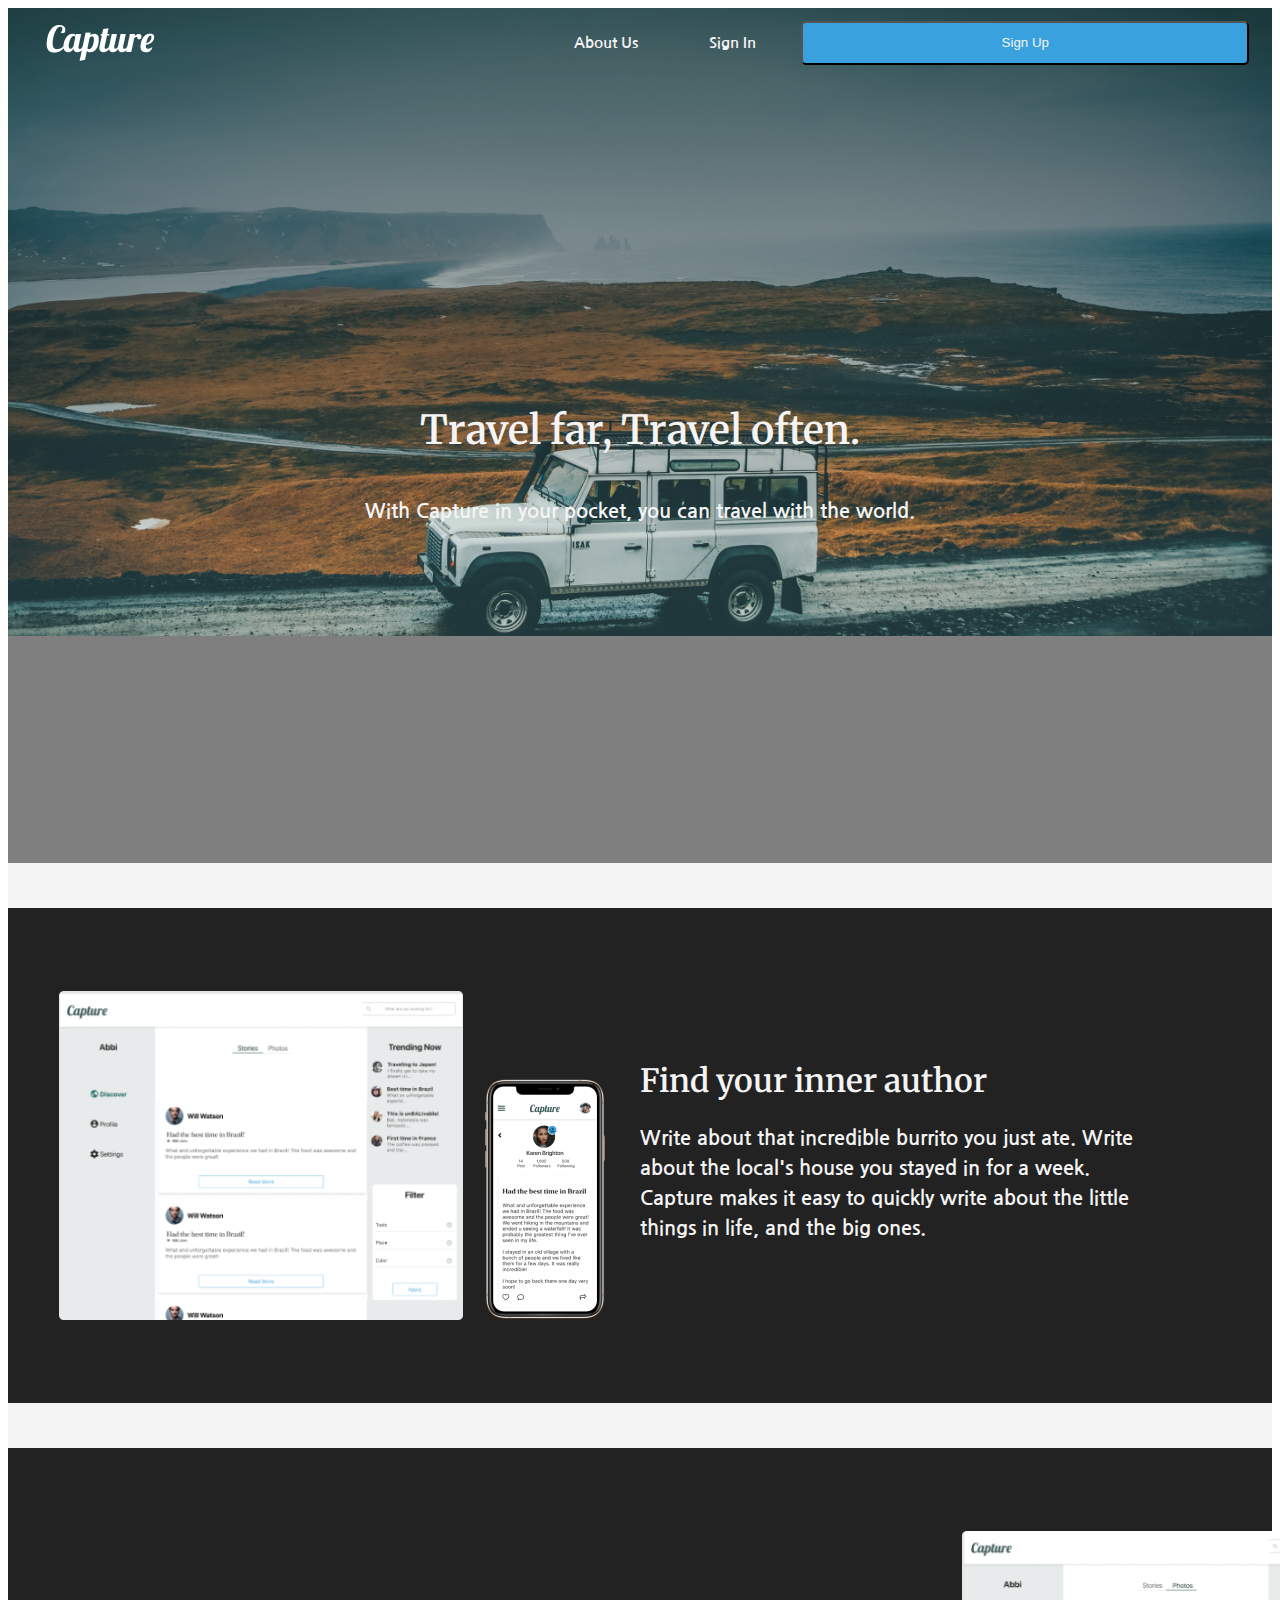
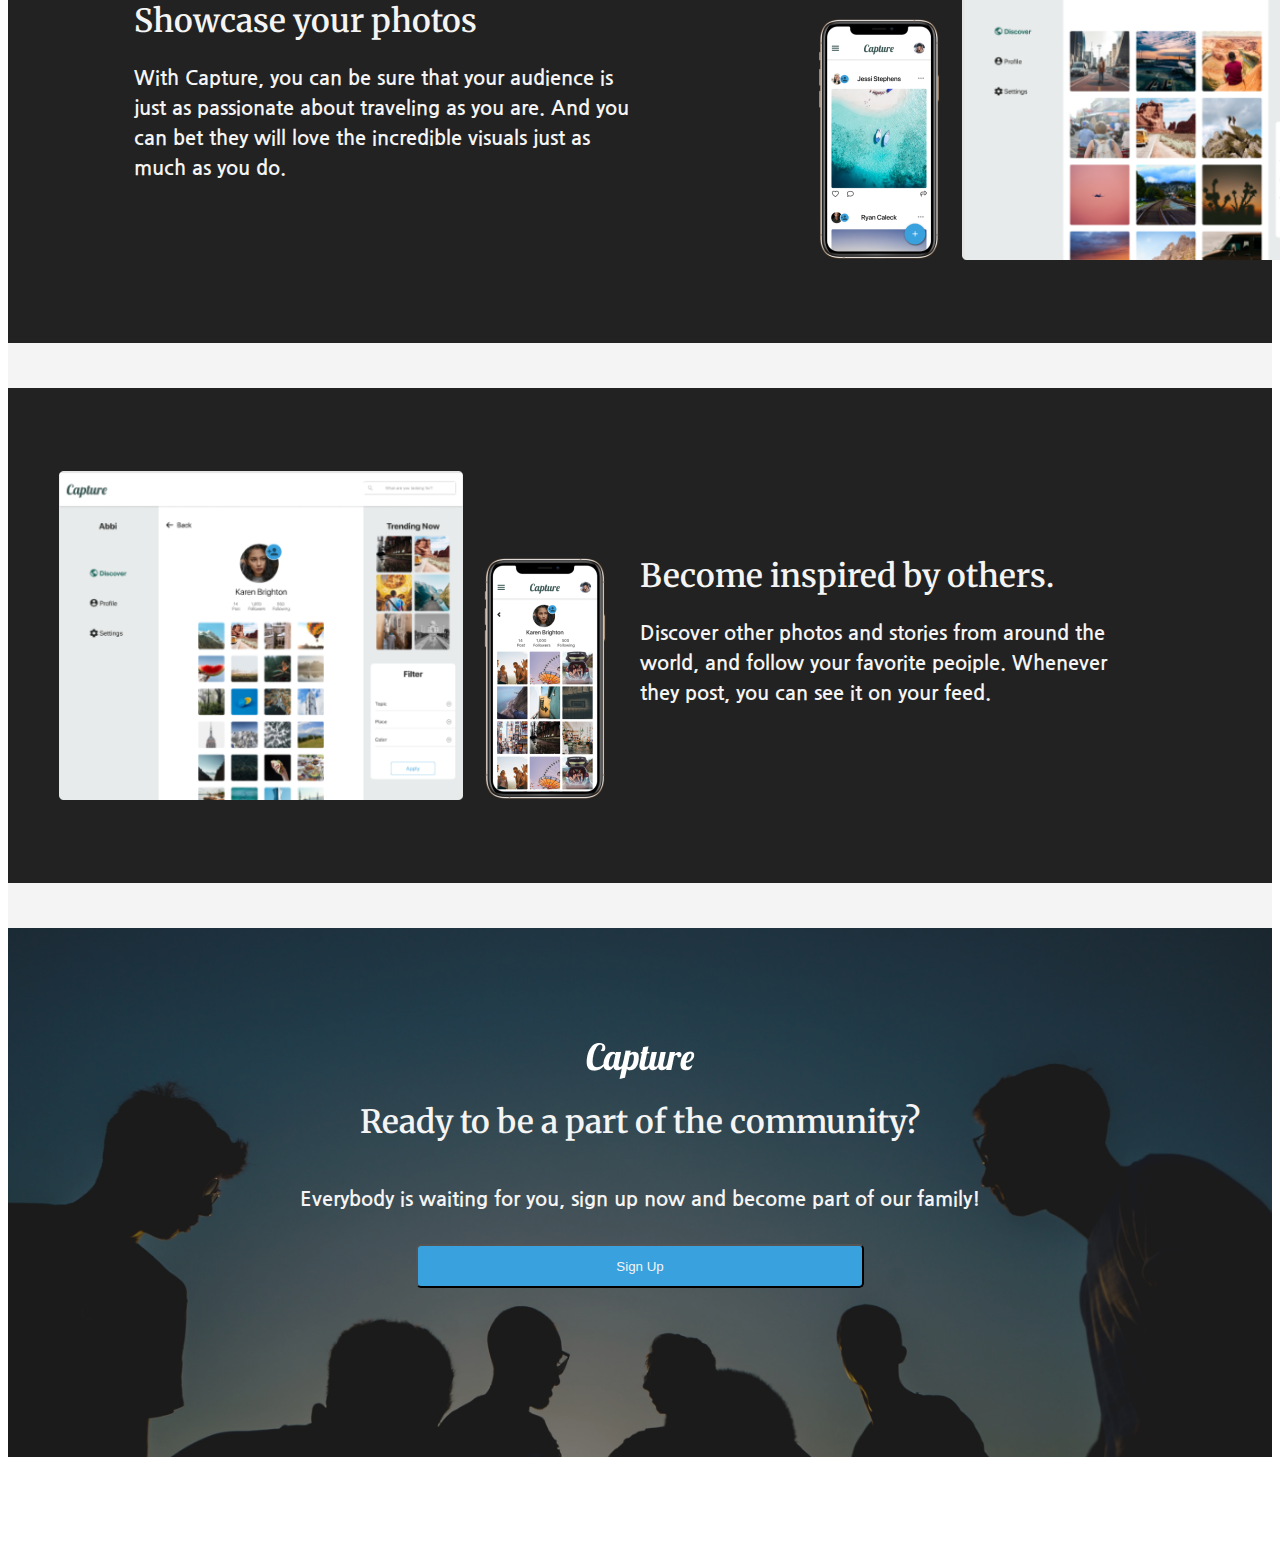
==== commit 489796b4: "Merge pull request #4 from FT-Expat-Journal-1/aboutUsStyles-gabeaster" ====
--- a/index.html
+++ b/index.html
@@ -17,7 +17,9 @@
     <div class="bigContainer">
         <header class="homeHeader">
         <div class="navDiv">
-            <img src="images/Capture.png" alt="logo in a scripty text that says Capture">
+            <a href="index.html">
+                <img src="images/Capture.png" alt="logo in a scripty text that says Capture">
+            </a>
             <div class="navDivTwo">
                 <nav>
                     <a href="aboutus.html">About Us</a>
@@ -32,7 +34,7 @@
         </div>
         </header><!--Closes Header-->
         <div class="separatingDivs">
-            
+            <!--this is an empty div-->
         </div>
         <section class="sectionOne contentRight sections">
             <div class="imagesDiv">
--- a/css/index.css
+++ b/css/index.css
@@ -147,11 +147,12 @@
 }
 h2 {
   font-size: 3.2rem;
-  padding-bottom: 10px;
 }
 h4 {
-  font-size: 2.5rem;
-  padding-bottom: 10px;
+  font-size: 2rem;
+}
+h5 {
+  font-size: 1.5rem;
 }
 a {
   font-family: 'Nanum Gothic', sans-serif;
@@ -188,9 +189,9 @@
   justify-content: space-between;
   align-items: center;
 }
-.homeHeader .navDiv img {
-  padding: 0;
-  margin: 0 1%;
+.homeHeader .navDiv a {
+  padding: 0;
+  margin: 0 3%;
 }
 .homeHeader .navDiv .navDivTwo {
   display: flex;
@@ -222,11 +223,15 @@
   align-items: center;
   height: 90vh;
 }
-.aboutUs .homeHeader {
+.homeHeader.aboutUs {
   background: linear-gradient(0deg, rgba(0, 0, 0, 0.8), rgba(0, 0, 0, 0.8));
   background-image: url(../images/aboutUsHeaderImg.png);
   background-repeat: no-repeat;
   background-size: 100%;
+}
+.homeHeader.aboutUs p {
+  max-width: 50%;
+  text-align: center;
 }
 footer {
   background: linear-gradient(0deg, rgba(34, 34, 34, 0.5), rgba(34, 34, 34, 0.5));
@@ -287,3 +292,34 @@
   padding: 0;
   margin: 0 10%;
 }
+.infoBoxes {
+  background-color: #F4F4F4;
+  color: #222222;
+  display: flex;
+  flex-direction: row;
+  justify-content: space-evenly;
+  align-items: center;
+  flex-wrap: wrap;
+}
+.infoBoxes .teamBox {
+  background: #FDFAFA;
+  box-shadow: 0px 4px 6px rgba(0, 0, 0, 0.11), 0px 1px 3px rgba(0, 0, 0, 0.08);
+  border-radius: 5px;
+  width: 15%;
+  padding: 0;
+  margin: 3% 5%;
+  display: flex;
+  flex-direction: column;
+  justify-content: center;
+  align-items: center;
+}
+.infoBoxes .teamBox img {
+  border-radius: 3px;
+}
+.infoBoxes .teamBox h4,
+.infoBoxes .teamBox h5 {
+  color: #222222;
+  padding: 0;
+  margin: 3% 0;
+  text-align: center;
+}
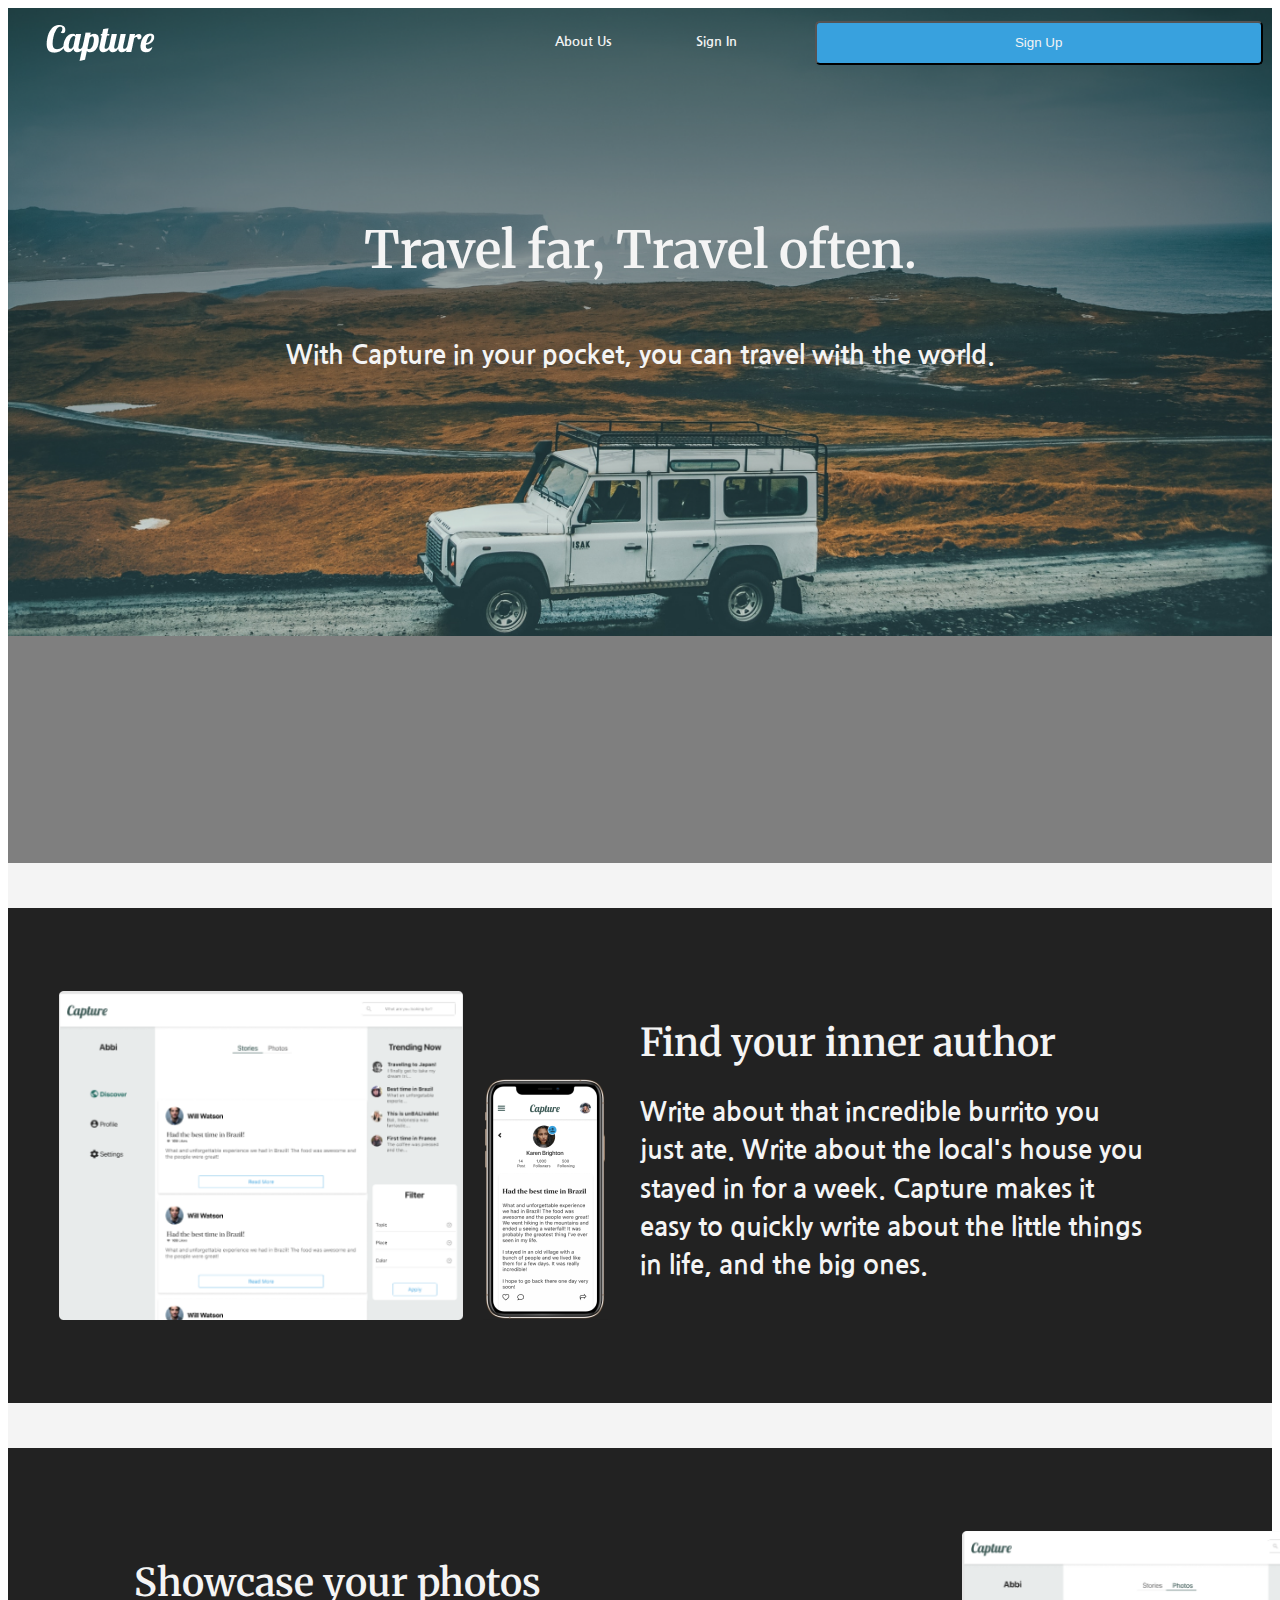
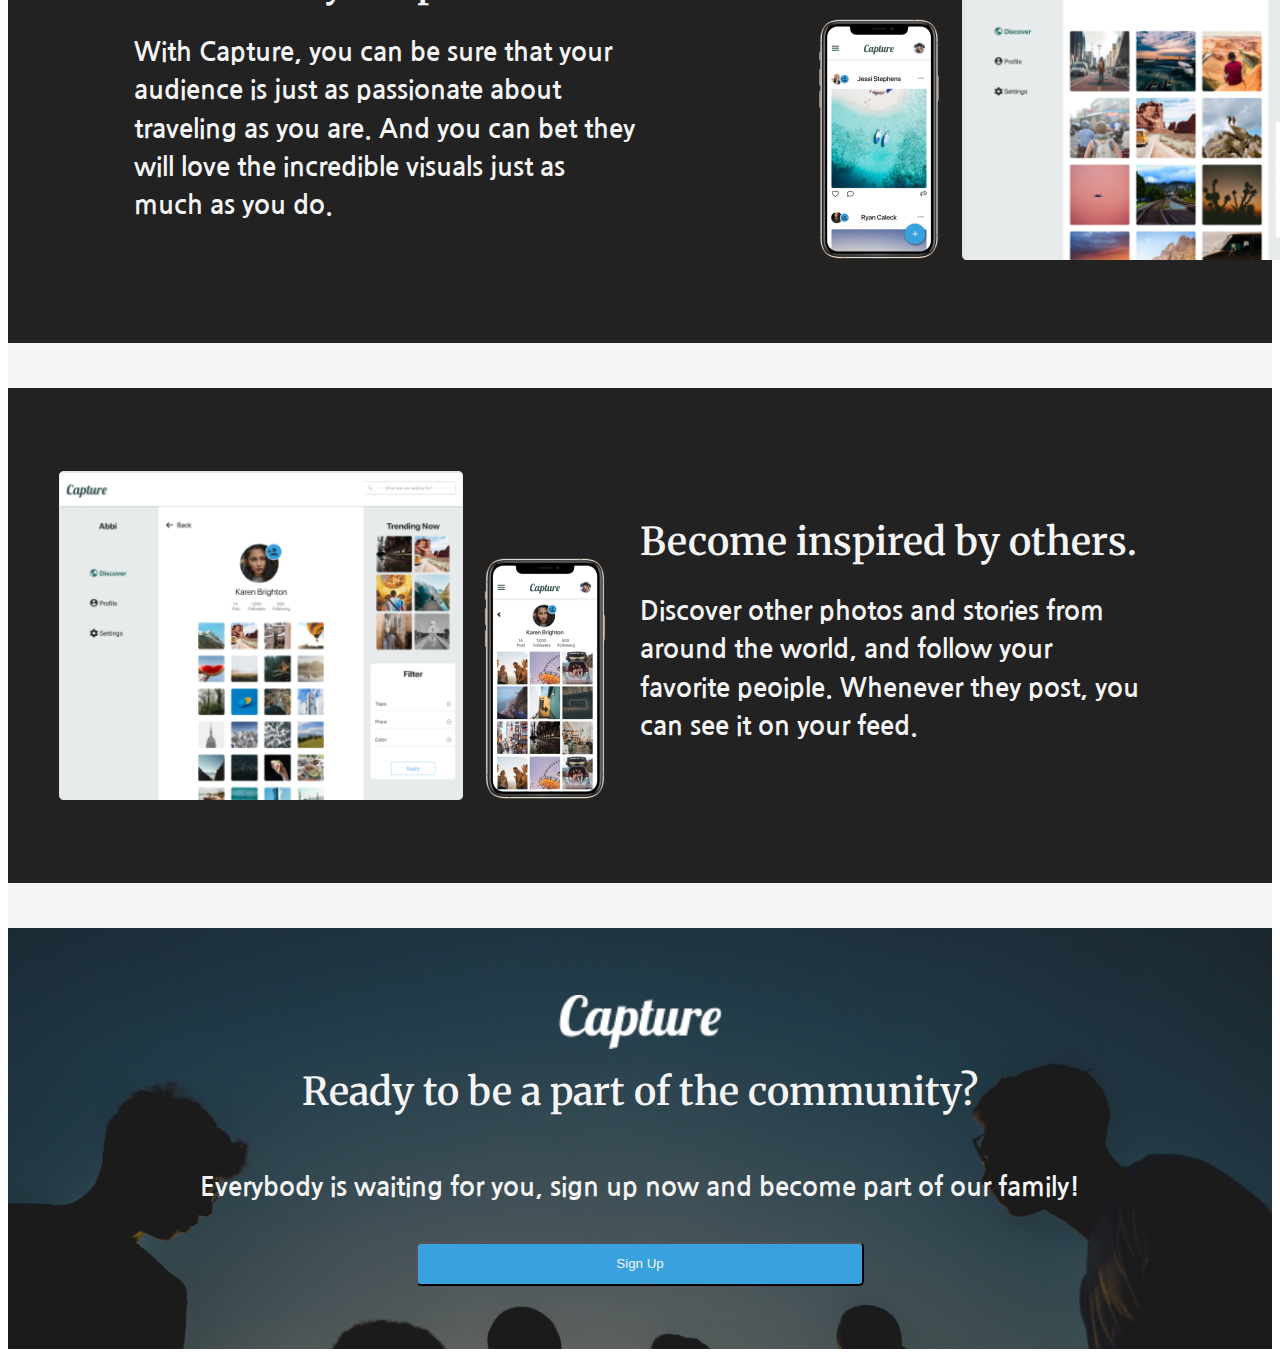
==== commit 6f665dc6: "Merge pull request #5 from FT-Expat-Journal-1/mediaQuery-gabeaster" ====
--- a/index.html
+++ b/index.html
@@ -23,9 +23,9 @@
             <div class="navDivTwo">
                 <nav>
                     <a href="aboutus.html">About Us</a>
-                    <a href="#">Sign In</a>
+                    <a href="https://determined-tereshkova-6e16b8.netlify.com/login">Sign In</a>
                 </nav>
-                <button class="theButton">Sign Up</button>
+                <a href="https://determined-tereshkova-6e16b8.netlify.com/ "><button class="theButton">Sign Up</button></a>
             </div><!--closes navDiv2-->
         </div><!--Closes navDiv-->
         <div class="headerContent">
@@ -56,8 +56,8 @@
             </div>
             
             <div class="imagesDiv">
-                <img src="images/sectionTwo phone image.png" alt="screenshot of Capture App photos for mobile">
-                <img class="secondImg" src="images/sectionTwoSecondImg.png" alt="screenshot of Capture App Photo section for desktop">
+                <img id="phoneimg" src="images/sectionTwo phone image.png" alt="screenshot of Capture App photos for mobile">
+                <img id="computerimg" class="secondImg" src="images/sectionTwoSecondImg.png" alt="screenshot of Capture App Photo section for desktop">
             </div>
         </section><!--Closes sectionTwo-->
         <div class="separatingDivs">
@@ -82,7 +82,7 @@
                 <img src="images/Capture.png" alt="logo in a scripty text that says Capture">
                 <h2>Ready to be a part of the community?</h2>
                 <p>Everybody is waiting for you, sign up now and become part of our family!</p>
-                <button class="theButton">Sign Up</button>
+                <a href="https://determined-tereshkova-6e16b8.netlify.com/ "><button class="theButton">Sign Up</button></a>
             </div><!--closes footerStylingDiv-->
         </footer>
     </div> <!--this closes the body container-->
--- a/css/index.css
+++ b/css/index.css
@@ -143,28 +143,41 @@
   color: #F4F4F4;
 }
 h1 {
-  font-size: 4rem;
+  font-size: 4vw;
 }
 h2 {
-  font-size: 3.2rem;
+  font-size: 3vw;
+}
+@media (max-width: 500px) {
+  h2 {
+    font-size: 5vw;
+    text-align: center;
+  }
 }
 h4 {
-  font-size: 2rem;
+  font-size: 2vw;
 }
 h5 {
-  font-size: 1.5rem;
+  font-size: 1.5vw;
 }
 a {
   font-family: 'Nanum Gothic', sans-serif;
   color: #F4F4F4;
-  font-size: 1.5rem;
+  font-size: 1vw;
 }
 p {
   font-family: 'Nanum Gothic', sans-serif;
   color: #F4F4F4;
   line-height: 1.5;
-  font-size: 2rem;
+  font-size: 2vw;
   padding-bottom: 10px;
+}
+@media (max-width: 500px) {
+  p {
+    padding-bottom: 0;
+    font-size: 3vw;
+    text-align: center;
+  }
 }
 img {
   max-width: 100%;
@@ -174,7 +187,7 @@
   width: 100%;
   margin: 0 auto;
 }
-.homeHeader {
+header {
   background: rgba(0, 0, 0, 0.5);
   background-image: url(../images/headerBGImg.png);
   background-repeat: no-repeat;
@@ -183,65 +196,185 @@
   padding: 1% 0 0;
   margin: 0;
 }
-.homeHeader .navDiv {
+@media (max-width: 500px), (max-width: 800px), (max-width: 1000px) {
+  header {
+    height: auto;
+  }
+}
+header .navDiv {
   display: flex;
   flex-direction: row;
   justify-content: space-between;
   align-items: center;
 }
-.homeHeader .navDiv a {
+@media (max-width: 500px), (max-width: 800px) {
+  header .navDiv {
+    display: flex;
+    flex-direction: column;
+    justify-content: center;
+    align-items: center;
+  }
+}
+@media (max-width: 800px) {
+  header .navDiv {
+    padding: 0;
+    margin: 3% 0;
+  }
+}
+@media (max-width: 500px) {
+  header .navDiv {
+    padding: 0;
+    margin: 0;
+  }
+}
+header .navDiv a {
   padding: 0;
   margin: 0 3%;
 }
-.homeHeader .navDiv .navDivTwo {
+@media (max-width: 500px) {
+  header .navDiv a {
+    padding: 0;
+    margin: 3% 0 2% 0;
+  }
+}
+header .navDiv .navDivTwo {
   display: flex;
   flex-direction: row;
   justify-content: flex-end;
   align-items: center;
   width: 60%;
 }
-.homeHeader .navDiv .navDivTwo button {
+@media (max-width: 800px) {
+  header .navDiv .navDivTwo {
+    display: flex;
+    flex-direction: column;
+    justify-content: center;
+    align-items: center;
+  }
+}
+@media (max-width: 1000px) {
+  header .navDiv .navDivTwo {
+    width: 90%;
+  }
+}
+header .navDiv .navDivTwo button {
   padding: 0;
   margin: 0 3%;
 }
-.homeHeader .navDiv .navDivTwo nav {
-  width: 30%;
+@media (max-width: 800px), (max-width: 500px) {
+  header .navDiv .navDivTwo button {
+    display: none;
+  }
+}
+header .navDiv .navDivTwo nav {
+  width: 60%;
   display: flex;
   flex-direction: row;
-  justify-content: space-between;
-  align-items: center;
-}
-.homeHeader .navDiv .navDivTwo nav a {
+  justify-content: space-around;
+  align-items: center;
+}
+@media (max-width: 800px) {
+  header .navDiv .navDivTwo nav {
+    display: flex;
+    flex-direction: column;
+    justify-content: center;
+    align-items: center;
+  }
+}
+@media (max-width: 500px) {
+  header .navDiv .navDivTwo nav {
+    display: flex;
+    flex-direction: row;
+    justify-content: space-between;
+    align-items: center;
+  }
+}
+header .navDiv .navDivTwo nav a {
   padding: 0 10%;
   margin: 0;
   text-decoration: none;
 }
-.homeHeader .headerContent {
+@media (max-width: 1000px) {
+  header .navDiv .navDivTwo nav a {
+    font-size: 2vw;
+  }
+}
+@media (max-width: 800px) {
+  header .navDiv .navDivTwo nav a {
+    font-size: 2vw;
+    text-align: center;
+    padding: 0;
+    margin: 3% 0;
+  }
+}
+header .headerContent {
   display: flex;
   flex-direction: column;
   justify-content: center;
   align-items: center;
-  height: 90vh;
+  padding: 0;
+  margin: 10% 0 0 0;
+}
+@media (max-width: 800px), (max-width: 500px) {
+  header .headerContent {
+    padding: 0 0 3% 0;
+    margin: 0;
+  }
 }
 .homeHeader.aboutUs {
   background: linear-gradient(0deg, rgba(0, 0, 0, 0.8), rgba(0, 0, 0, 0.8));
   background-image: url(../images/aboutUsHeaderImg.png);
   background-repeat: no-repeat;
-  background-size: 100%;
+  background-size: auto;
+}
+@media (max-width: 800px) {
+  .homeHeader.aboutUs .navDivTwo {
+    display: none;
+  }
 }
 .homeHeader.aboutUs p {
   max-width: 50%;
   text-align: center;
+}
+@media (max-width: 800px), (max-width: 1000px) {
+  .homeHeader.aboutUs p {
+    max-width: 75%;
+  }
+}
+@media (max-width: 800px), (max-width: 1000px) {
+  .homeHeader.aboutUs {
+    background-size: auto;
+  }
+}
+@media (max-width: 500px) {
+  .homeHeader.aboutUs {
+    background: linear-gradient(0deg, rgba(0, 0, 0, 0.8), rgba(0, 0, 0, 0.8));
+    background-image: url(../images/longAboutUsImg.png);
+    background-repeat: no-repeat;
+    background-size: 100%;
+  }
 }
 footer {
   background: linear-gradient(0deg, rgba(34, 34, 34, 0.5), rgba(34, 34, 34, 0.5));
   background-image: url(../images/footerImg.png);
   background-repeat: no-repeat;
   background-size: 100%;
-  height: 70vh;
   padding: 1% 0 0;
   margin: 0;
 }
+@media (max-width: 500px) {
+  footer {
+    background-size: auto;
+  }
+}
+footer img {
+  transform: scale(1.5);
+}
+@media (max-width: 500px) {
+  footer img {
+    transform: scale(1);
+  }
+}
 footer .footerStylingDiv {
   display: flex;
   flex-direction: column;
@@ -249,7 +382,6 @@
   align-items: center;
   padding: 5%;
   margin: 0;
-  height: 50vh;
 }
 .theButton {
   border-radius: 5px;
@@ -262,10 +394,21 @@
   background: #F4F4F4;
   color: #38A1DE;
 }
+@media (max-width: 1000px), (max-width: 800px) {
+  .theButton {
+    height: 40px;
+    width: 150px;
+  }
+}
 .separatingDivs {
   height: 5vh;
   background-color: #F4F4F4;
 }
+@media (max-width: 500px) {
+  .separatingDivs {
+    height: 2.5vh;
+  }
+}
 .sections {
   height: 55vh;
   background-color: #222222;
@@ -273,6 +416,27 @@
   flex-direction: row;
   justify-content: space-between;
   align-items: center;
+}
+@media (max-width: 500px), (max-width: 800px) {
+  .sections {
+    height: auto;
+  }
+}
+@media (max-width: 1000px) {
+  .sections {
+    display: flex;
+    flex-direction: row;
+    justify-content: space-around;
+    align-items: center;
+  }
+}
+@media (max-width: 500px), (max-width: 800px) {
+  .sections {
+    display: flex;
+    flex-direction: column;
+    justify-content: center;
+    align-items: center;
+  }
 }
 .sections .imagesDiv {
   display: flex;
@@ -283,14 +447,68 @@
   margin: 2%;
   max-width: 55%;
 }
+@media (max-width: 1000px) {
+  .sections .imagesDiv {
+    max-width: 50%;
+    padding: 0;
+    margin: 0;
+    display: flex;
+    flex-direction: row;
+    justify-content: space-around;
+    align-items: baseline;
+  }
+}
 .sections .imagesDiv .secondImg {
   padding: 0;
   margin: 0 5%;
+}
+@media (max-width: 500px), (max-width: 1000px) {
+  .sections .imagesDiv .secondImg {
+    padding: 0;
+    margin: 0;
+  }
+}
+@media (max-width: 800px) {
+  .sections .imagesDiv .secondImg {
+    padding: 0;
+    margin: 0 0 0 5%;
+  }
+}
+@media (max-width: 500px), (max-width: 800px) {
+  .sections .imagesDiv {
+    display: flex;
+    flex-direction: row;
+    justify-content: space-evenly;
+    align-items: center;
+    padding: 0;
+    margin: 5% 0 0 0;
+    max-width: 60%;
+  }
 }
 .sections .contentDiv {
   max-width: 40%;
   padding: 0;
   margin: 0 10%;
+}
+@media (max-width: 1000px) {
+  .sections .contentDiv {
+    padding: 0;
+    margin: 0;
+    max-width: 30%;
+  }
+}
+@media (max-width: 500px), (max-width: 800px) {
+  .sections .contentDiv {
+    padding: 0;
+    margin: 5% 0;
+    max-width: 80%;
+    text-align: center;
+  }
+}
+@media (max-width: 500px), (max-width: 800px) {
+  .sectionTwo {
+    flex-direction: column-reverse;
+  }
 }
 .infoBoxes {
   background-color: #F4F4F4;
@@ -300,6 +518,14 @@
   justify-content: space-evenly;
   align-items: center;
   flex-wrap: wrap;
+}
+@media (max-width: 500px) {
+  .infoBoxes {
+    display: flex;
+    flex-direction: column;
+    justify-content: center;
+    align-items: space-evenly;
+  }
 }
 .infoBoxes .teamBox {
   background: #FDFAFA;
@@ -323,3 +549,19 @@
   margin: 3% 0;
   text-align: center;
 }
+@media (max-width: 800px) {
+  .infoBoxes .teamBox {
+    width: 35%;
+  }
+}
+@media (max-width: 500px) {
+  .infoBoxes .teamBox {
+    width: 70%;
+  }
+  .infoBoxes .teamBox h4 {
+    font-size: 5vw;
+  }
+  .infoBoxes .teamBox h5 {
+    font-size: 3.5vw;
+  }
+}
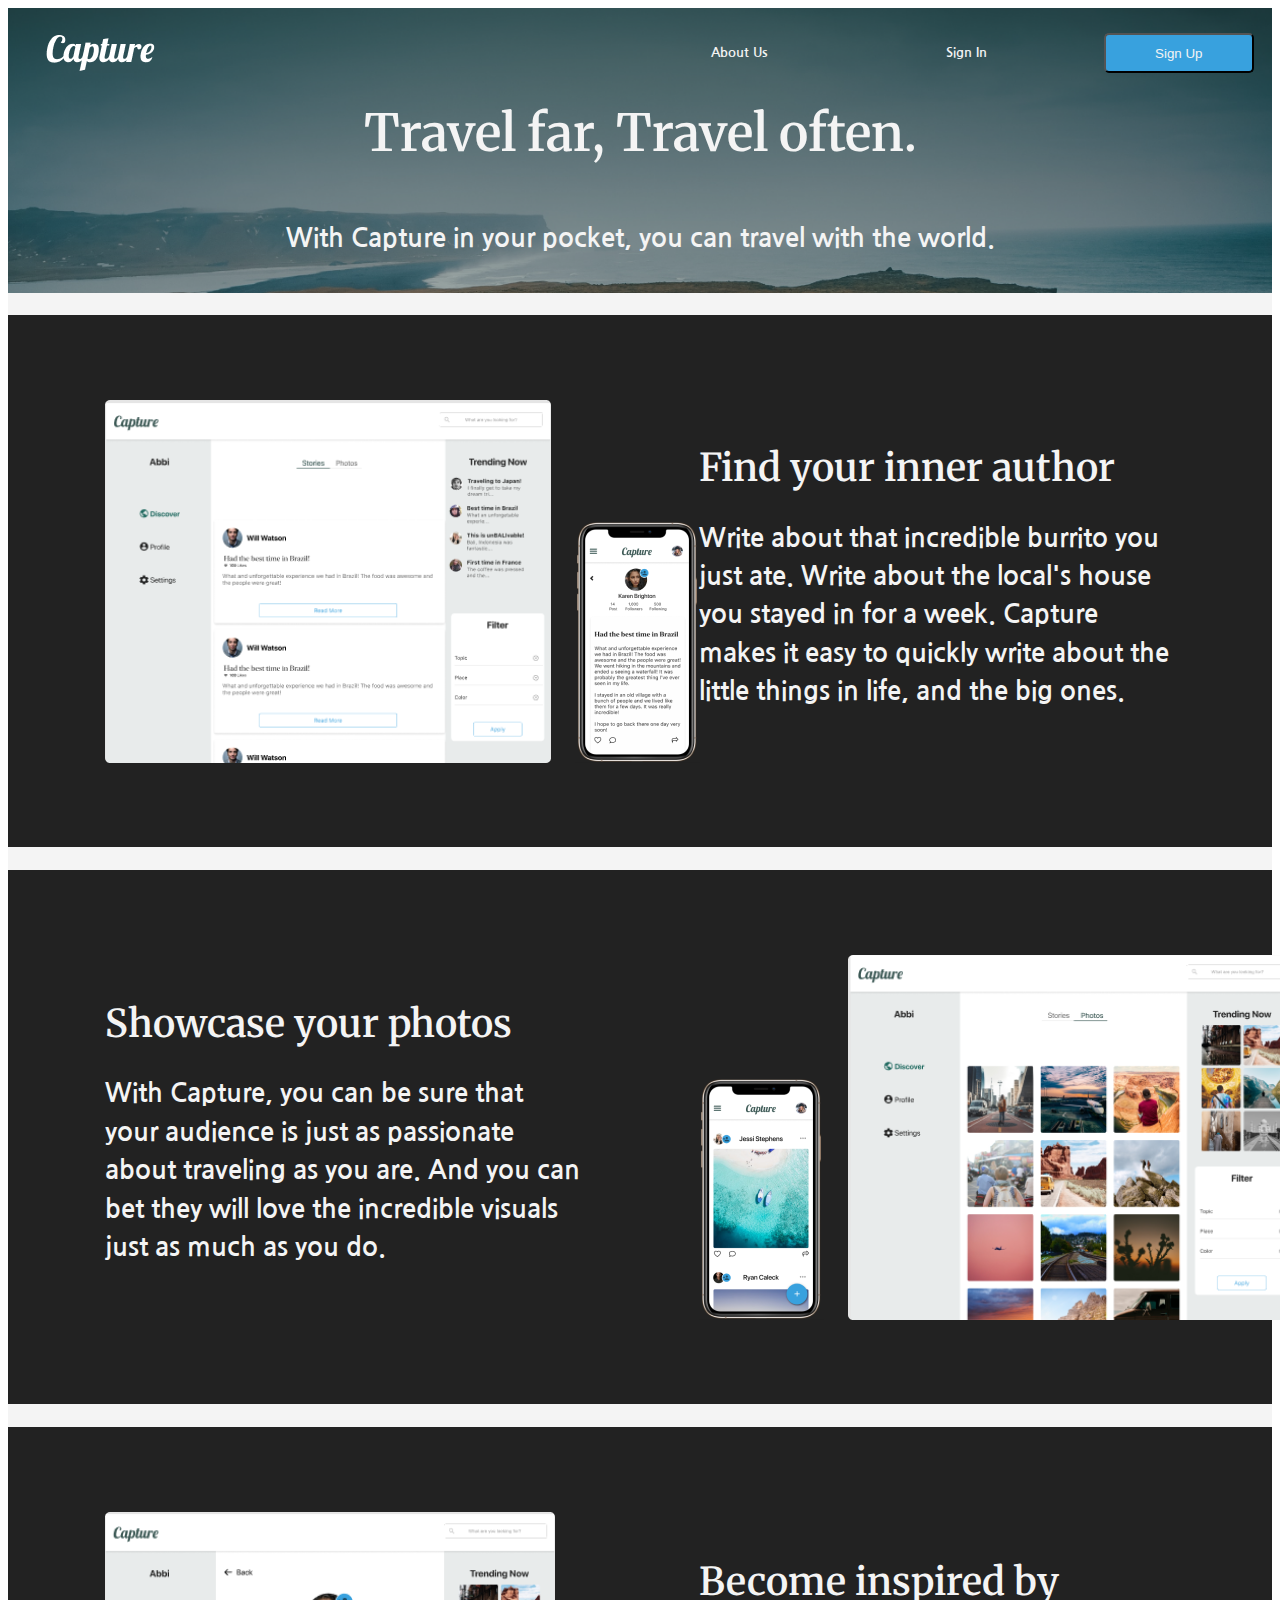
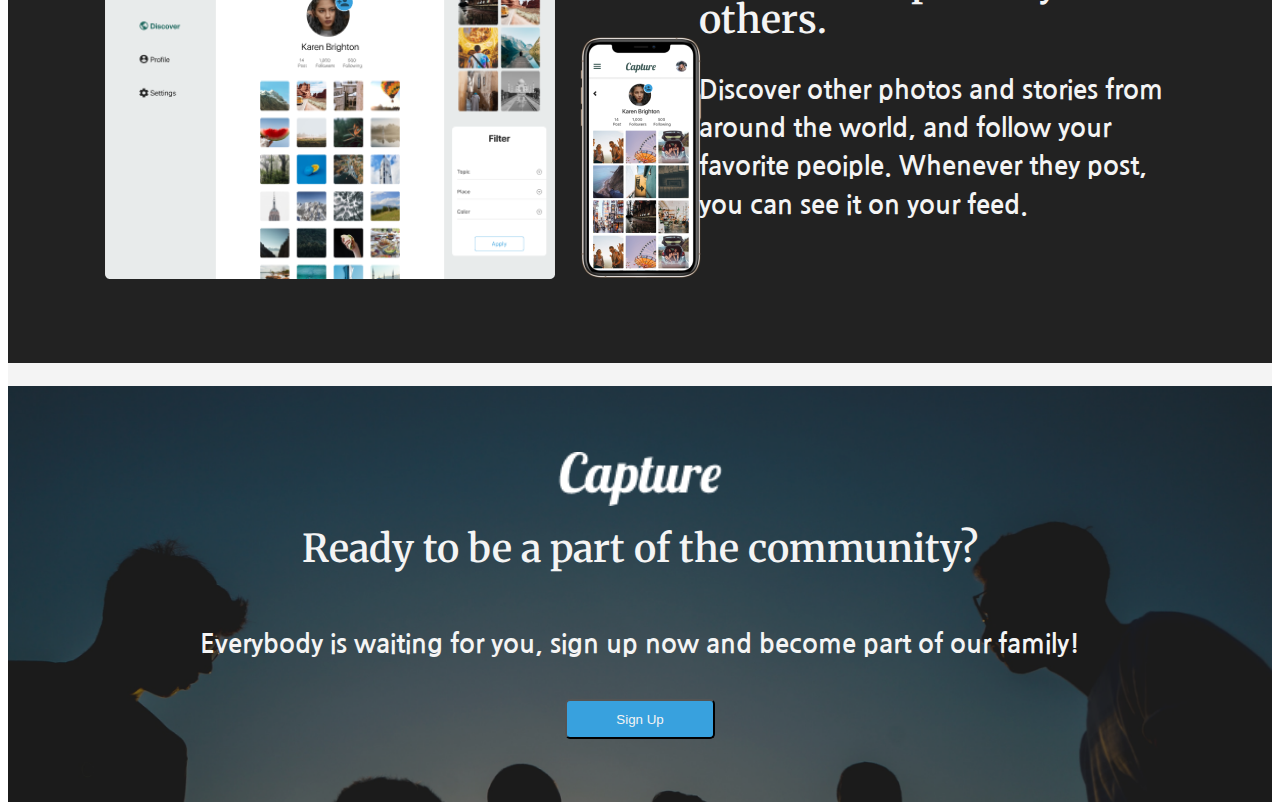
==== commit f76595fe: "few more tweaks to the sections on home-page.less" ====
--- a/index.html
+++ b/index.html
@@ -55,7 +55,7 @@
                 <p>With Capture, you can be sure that your audience is just as passionate about traveling as you are. And you can bet they will love the incredible visuals just as much as you do.</p>
             </div>
             
-            <div class="imagesDiv">
+            <div class="imagesDiv" id="imagesRight">
                 <img id="phoneimg" src="images/sectionTwo phone image.png" alt="screenshot of Capture App photos for mobile">
                 <img id="computerimg" class="secondImg" src="images/sectionTwoSecondImg.png" alt="screenshot of Capture App Photo section for desktop">
             </div>
--- a/css/index.css
+++ b/css/index.css
@@ -192,11 +192,11 @@
   background-image: url(../images/headerBGImg.png);
   background-repeat: no-repeat;
   background-size: 100%;
-  height: 95vh;
-  padding: 1% 0 0;
+  height: 780px;
+  padding: 2% 0 0;
   margin: 0;
 }
-@media (max-width: 500px), (max-width: 800px), (max-width: 1000px) {
+@media (max-width: 500px), (max-width: 800px), (max-width: 1000px), (max-width: 1440px), (max-width: 1680px) {
   header {
     height: auto;
   }
@@ -290,6 +290,7 @@
   }
 }
 header .navDiv .navDivTwo nav a {
+  white-space: nowrap;
   padding: 0 10%;
   margin: 0;
   text-decoration: none;
@@ -312,8 +313,14 @@
   flex-direction: column;
   justify-content: center;
   align-items: center;
-  padding: 0;
-  margin: 10% 0 0 0;
+  padding: 3% 0 0 0;
+  margin: 0;
+}
+@media (max-width: 1440px), (max-width: 1680px) {
+  header .headerContent {
+    padding: 0;
+    margin: 0;
+  }
 }
 @media (max-width: 800px), (max-width: 500px) {
   header .headerContent {
@@ -321,33 +328,29 @@
     margin: 0;
   }
 }
-.homeHeader.aboutUs {
+header.aboutUs {
   background: linear-gradient(0deg, rgba(0, 0, 0, 0.8), rgba(0, 0, 0, 0.8));
   background-image: url(../images/aboutUsHeaderImg.png);
   background-repeat: no-repeat;
-  background-size: auto;
-}
-@media (max-width: 800px) {
-  .homeHeader.aboutUs .navDivTwo {
+  background-size: cover;
+}
+@media (max-width: 800px) {
+  header.aboutUs .navDivTwo {
     display: none;
   }
 }
-.homeHeader.aboutUs p {
-  max-width: 50%;
+header.aboutUs p {
+  max-width: 65%;
+  font-size: 2vw;
   text-align: center;
 }
 @media (max-width: 800px), (max-width: 1000px) {
-  .homeHeader.aboutUs p {
+  header.aboutUs p {
     max-width: 75%;
   }
 }
-@media (max-width: 800px), (max-width: 1000px) {
-  .homeHeader.aboutUs {
-    background-size: auto;
-  }
-}
-@media (max-width: 500px) {
-  .homeHeader.aboutUs {
+@media (max-width: 500px), (max-width: 800px), (max-width: 1000px) {
+  header.aboutUs {
     background: linear-gradient(0deg, rgba(0, 0, 0, 0.8), rgba(0, 0, 0, 0.8));
     background-image: url(../images/longAboutUsImg.png);
     background-repeat: no-repeat;
@@ -394,30 +397,27 @@
   background: #F4F4F4;
   color: #38A1DE;
 }
-@media (max-width: 1000px), (max-width: 800px) {
+@media (max-width: 1440px), (max-width: 1000px), (max-width: 800px) {
   .theButton {
     height: 40px;
     width: 150px;
   }
 }
 .separatingDivs {
-  height: 5vh;
+  height: 2.5vh;
   background-color: #F4F4F4;
-}
-@media (max-width: 500px) {
-  .separatingDivs {
-    height: 2.5vh;
-  }
 }
 .sections {
   height: 55vh;
+  padding: 2% 3%;
+  margin: 0;
   background-color: #222222;
   display: flex;
   flex-direction: row;
   justify-content: space-between;
   align-items: center;
 }
-@media (max-width: 500px), (max-width: 800px) {
+@media (max-width: 500px), (max-width: 800px), (max-width: 1000px), (max-width: 1440px), (max-width: 1680px) {
   .sections {
     height: auto;
   }
@@ -447,31 +447,31 @@
   margin: 2%;
   max-width: 55%;
 }
-@media (max-width: 1000px) {
+.sections .imagesDiv .secondImg {
+  padding: 0;
+  margin: 0 5%;
+}
+@media (max-width: 500px), (max-width: 1000px) {
+  .sections .imagesDiv .secondImg {
+    padding: 0;
+    margin: 0;
+  }
+}
+@media (max-width: 800px) {
+  .sections .imagesDiv .secondImg {
+    padding: 0;
+    margin: 0 0 0 5%;
+  }
+}
+@media (max-width: 1000px), (max-width: 1440px), (max-width: 1680px) {
   .sections .imagesDiv {
-    max-width: 50%;
-    padding: 0;
+    max-width: 55%;
+    padding: 5%;
     margin: 0;
     display: flex;
     flex-direction: row;
     justify-content: space-around;
     align-items: baseline;
-  }
-}
-.sections .imagesDiv .secondImg {
-  padding: 0;
-  margin: 0 5%;
-}
-@media (max-width: 500px), (max-width: 1000px) {
-  .sections .imagesDiv .secondImg {
-    padding: 0;
-    margin: 0;
-  }
-}
-@media (max-width: 800px) {
-  .sections .imagesDiv .secondImg {
-    padding: 0;
-    margin: 0 0 0 5%;
   }
 }
 @media (max-width: 500px), (max-width: 800px) {
@@ -490,11 +490,17 @@
   padding: 0;
   margin: 0 10%;
 }
+@media (max-width: 1440px) {
+  .sections .contentDiv {
+    padding: 0;
+    margin: 0 5%;
+  }
+}
 @media (max-width: 1000px) {
   .sections .contentDiv {
     padding: 0;
     margin: 0;
-    max-width: 30%;
+    max-width: 25%;
   }
 }
 @media (max-width: 500px), (max-width: 800px) {
@@ -531,13 +537,16 @@
   background: #FDFAFA;
   box-shadow: 0px 4px 6px rgba(0, 0, 0, 0.11), 0px 1px 3px rgba(0, 0, 0, 0.08);
   border-radius: 5px;
-  width: 15%;
+  width: 25%;
   padding: 0;
   margin: 3% 5%;
   display: flex;
   flex-direction: column;
   justify-content: center;
   align-items: center;
+}
+.infoBoxes .teamBox:hover {
+  transform: scale(1.1);
 }
 .infoBoxes .teamBox img {
   border-radius: 3px;
@@ -549,6 +558,11 @@
   margin: 3% 0;
   text-align: center;
 }
+@media (max-width: 1000px) {
+  .infoBoxes .teamBox {
+    width: 25%;
+  }
+}
 @media (max-width: 800px) {
   .infoBoxes .teamBox {
     width: 35%;
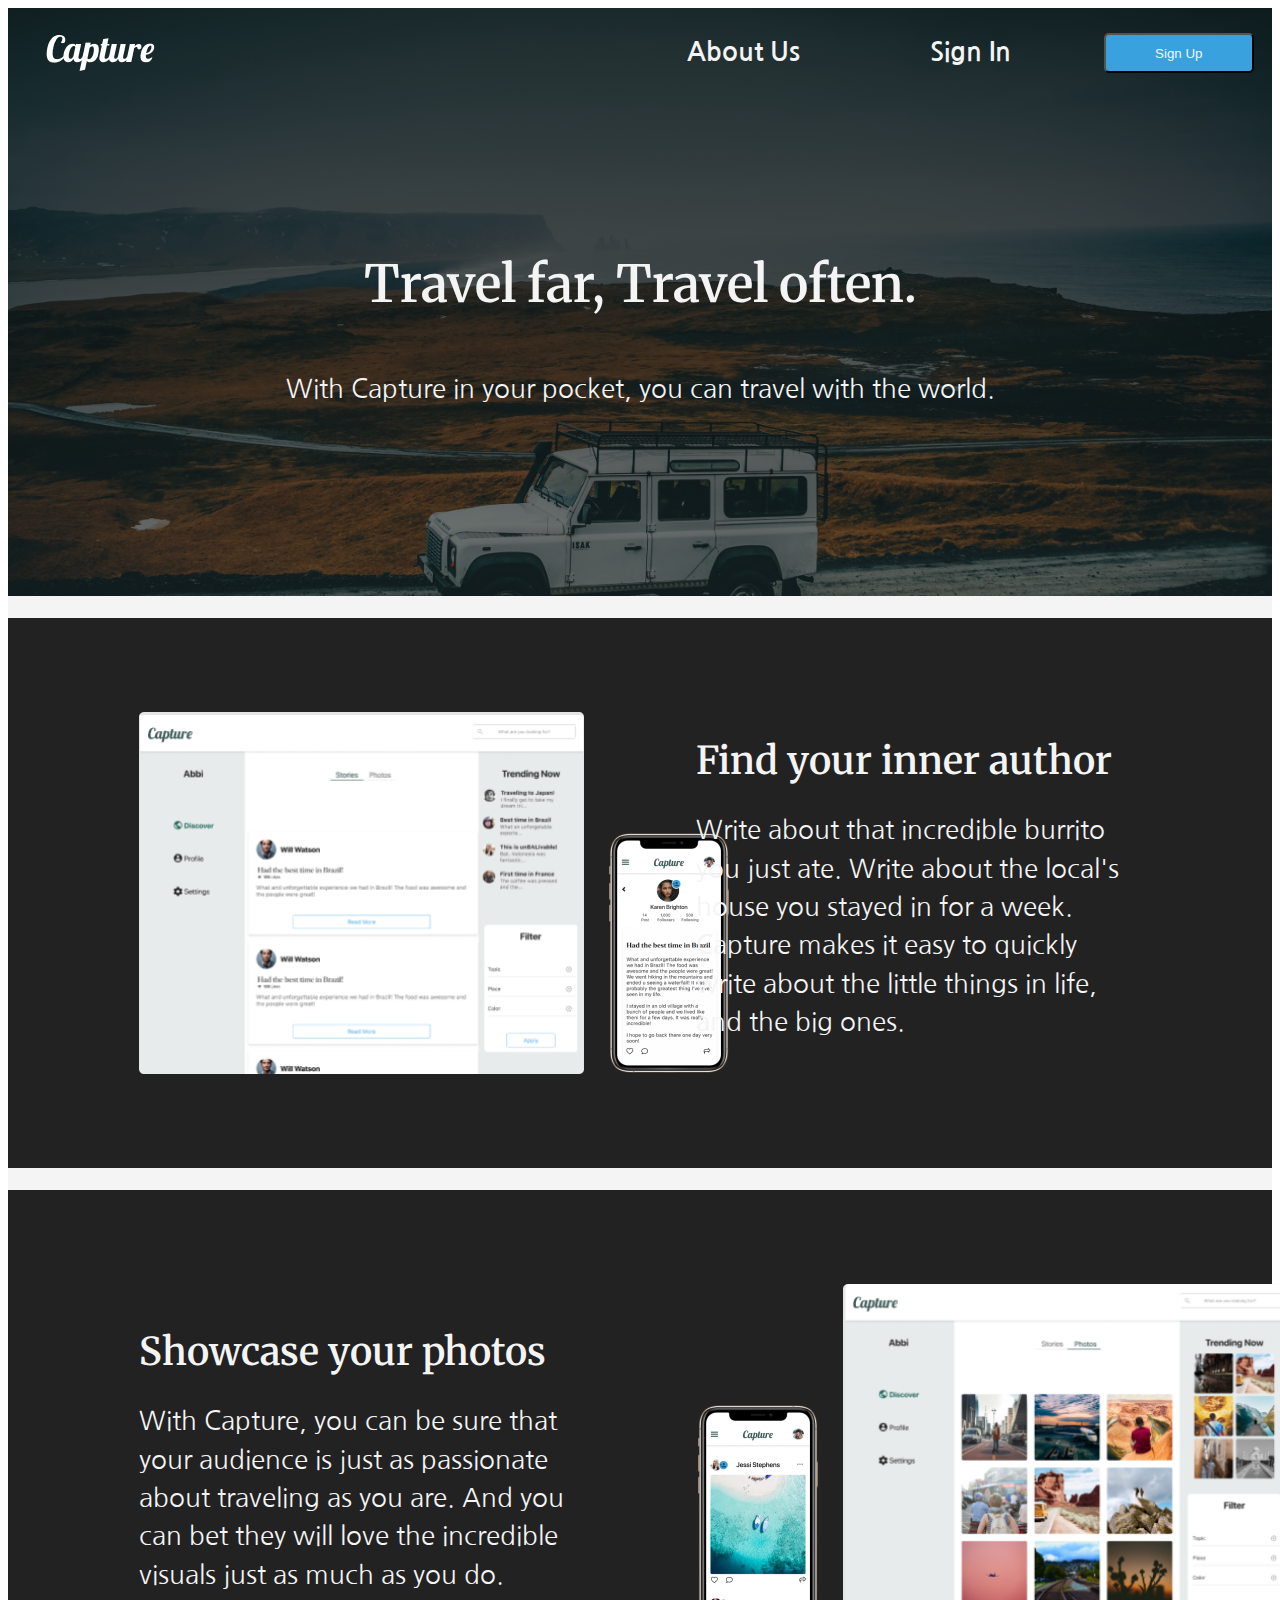
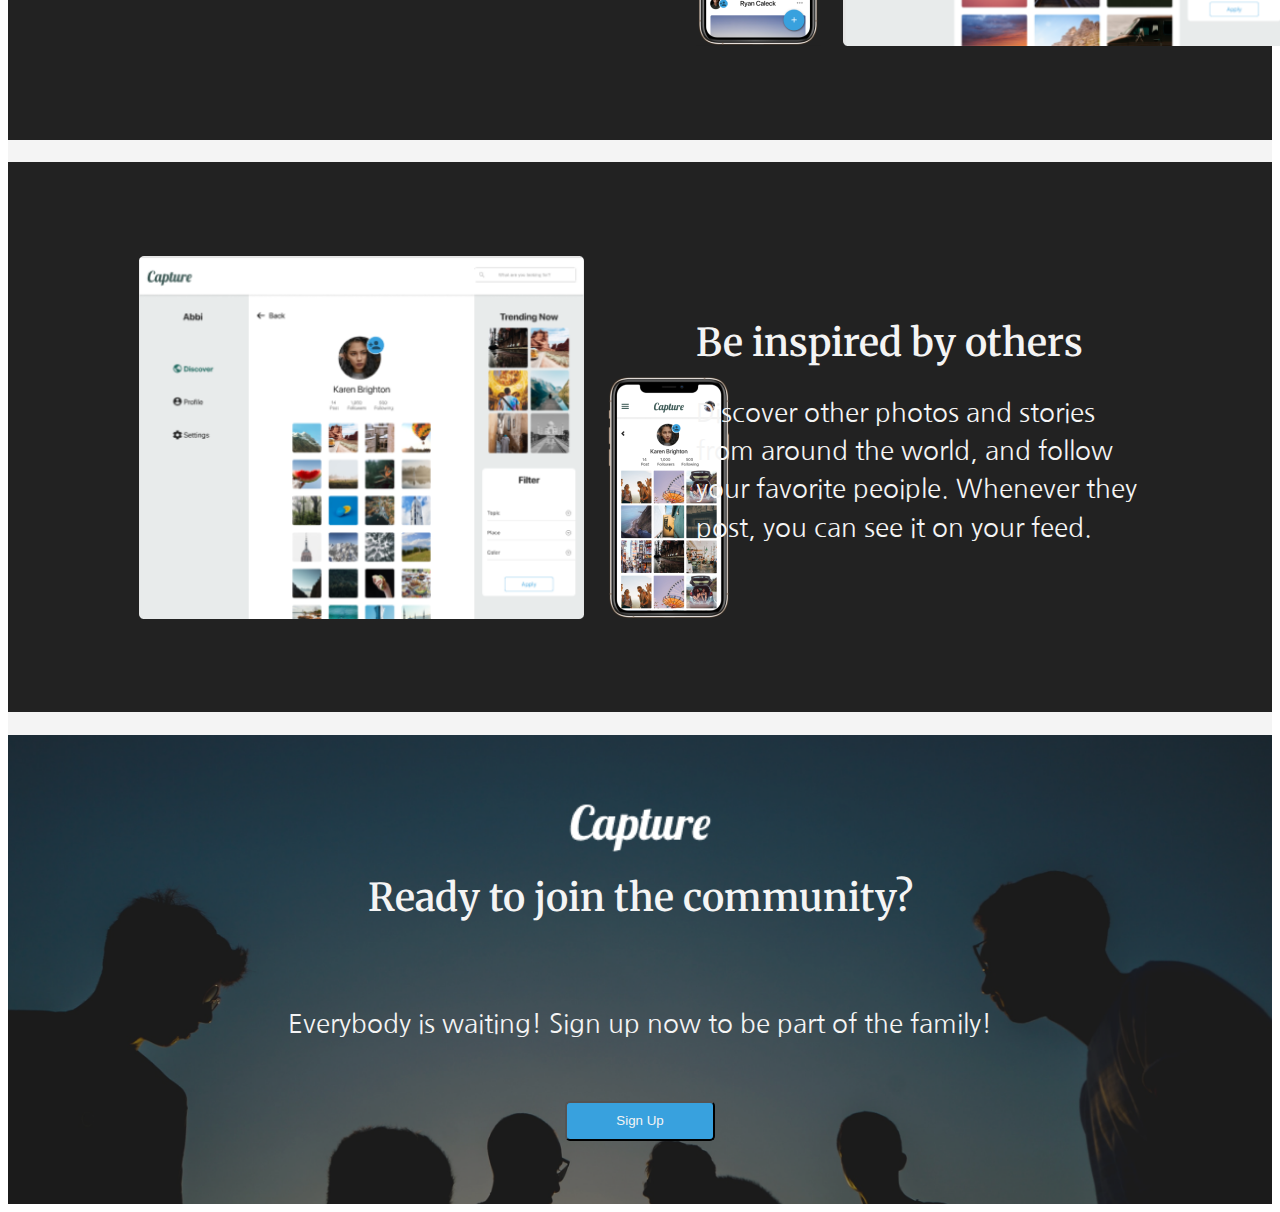
==== commit c48a9ae7: "final push" ====
--- a/index.html
+++ b/index.html
@@ -69,7 +69,7 @@
                 <img class="secondImg" src="images/sectionThreeSecondImg.png" alt="screenshot of Capture App Discover section for mobile">
             </div>
             <div class="contentDiv">
-                <h2>Become inspired by others.</h2>
+                <h2>Be inspired by others</h2>
                 <p>Discover other photos and stories from around the world, and follow your favorite peoiple. Whenever they post, you can see it on your feed.</p>
             </div>
         </section><!--closes sectionThree-->
@@ -80,8 +80,8 @@
         <footer>
             <div class="footerStylingDiv">
                 <img src="images/Capture.png" alt="logo in a scripty text that says Capture">
-                <h2>Ready to be a part of the community?</h2>
-                <p>Everybody is waiting for you, sign up now and become part of our family!</p>
+                <h2>Ready to join the community?</h2>
+                <p>Everybody is waiting! Sign up now to be part of the family!</p>
                 <a href="https://determined-tereshkova-6e16b8.netlify.com/ "><button class="theButton">Sign Up</button></a>
             </div><!--closes footerStylingDiv-->
         </footer>
--- a/css/index.css
+++ b/css/index.css
@@ -163,20 +163,20 @@
 a {
   font-family: 'Nanum Gothic', sans-serif;
   color: #F4F4F4;
-  font-size: 1vw;
+  font-size: 2vw;
 }
 p {
   font-family: 'Nanum Gothic', sans-serif;
   color: #F4F4F4;
   line-height: 1.5;
   font-size: 2vw;
+  font-weight: 100;
   padding-bottom: 10px;
 }
 @media (max-width: 500px) {
   p {
     padding-bottom: 0;
     font-size: 3vw;
-    text-align: center;
   }
 }
 img {
@@ -190,9 +190,10 @@
 header {
   background: rgba(0, 0, 0, 0.5);
   background-image: url(../images/headerBGImg.png);
+  background-blend-mode: multiply;
   background-repeat: no-repeat;
   background-size: 100%;
-  height: 780px;
+  height: 835px;
   padding: 2% 0 0;
   margin: 0;
 }
@@ -273,15 +274,7 @@
   justify-content: space-around;
   align-items: center;
 }
-@media (max-width: 800px) {
-  header .navDiv .navDivTwo nav {
-    display: flex;
-    flex-direction: column;
-    justify-content: center;
-    align-items: center;
-  }
-}
-@media (max-width: 500px) {
+@media (max-width: 500px), (max-width: 800px) {
   header .navDiv .navDivTwo nav {
     display: flex;
     flex-direction: row;
@@ -318,14 +311,19 @@
 }
 @media (max-width: 1440px), (max-width: 1680px) {
   header .headerContent {
-    padding: 0;
+    padding: 12% 0;
     margin: 0;
   }
 }
-@media (max-width: 800px), (max-width: 500px) {
+@media (max-width: 500px), (max-width: 800px) {
   header .headerContent {
-    padding: 0 0 3% 0;
+    padding: 0 0 7% 0;
     margin: 0;
+  }
+}
+@media (max-width: 500px) {
+  header .headerContent p {
+    display: none;
   }
 }
 header.aboutUs {
@@ -371,12 +369,17 @@
   }
 }
 footer img {
-  transform: scale(1.5);
+  transform: scale(1.3);
 }
 @media (max-width: 500px) {
   footer img {
-    transform: scale(1);
-  }
+    transform: none;
+  }
+}
+footer p {
+  padding: 5%;
+  margin: 0;
+  text-align: center;
 }
 footer .footerStylingDiv {
   display: flex;
@@ -409,7 +412,7 @@
 }
 .sections {
   height: 55vh;
-  padding: 2% 3%;
+  padding: 3% 6%;
   margin: 0;
   background-color: #222222;
   display: flex;
@@ -487,6 +490,7 @@
 }
 .sections .contentDiv {
   max-width: 40%;
+  text-align: left;
   padding: 0;
   margin: 0 10%;
 }
@@ -508,6 +512,8 @@
     padding: 0;
     margin: 5% 0;
     max-width: 80%;
+  }
+  .sections .contentDiv h2 {
     text-align: center;
   }
 }
